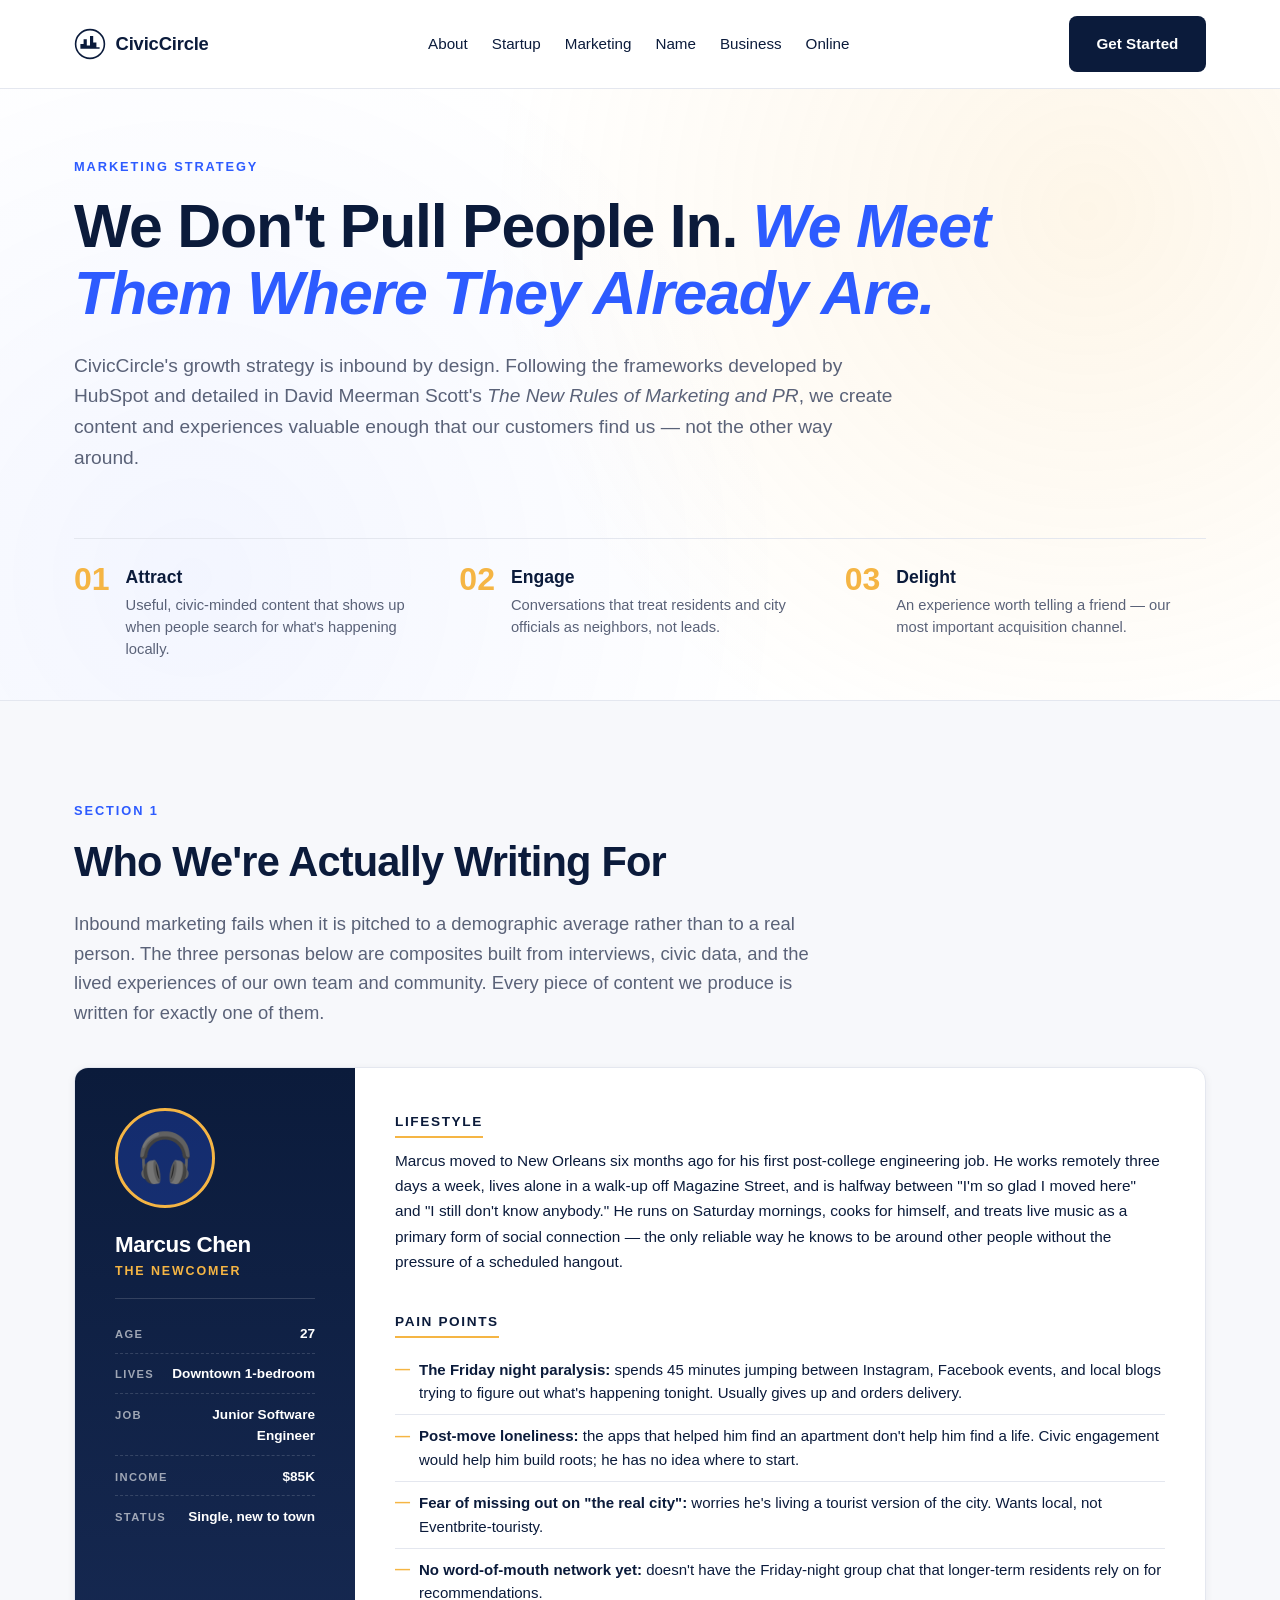
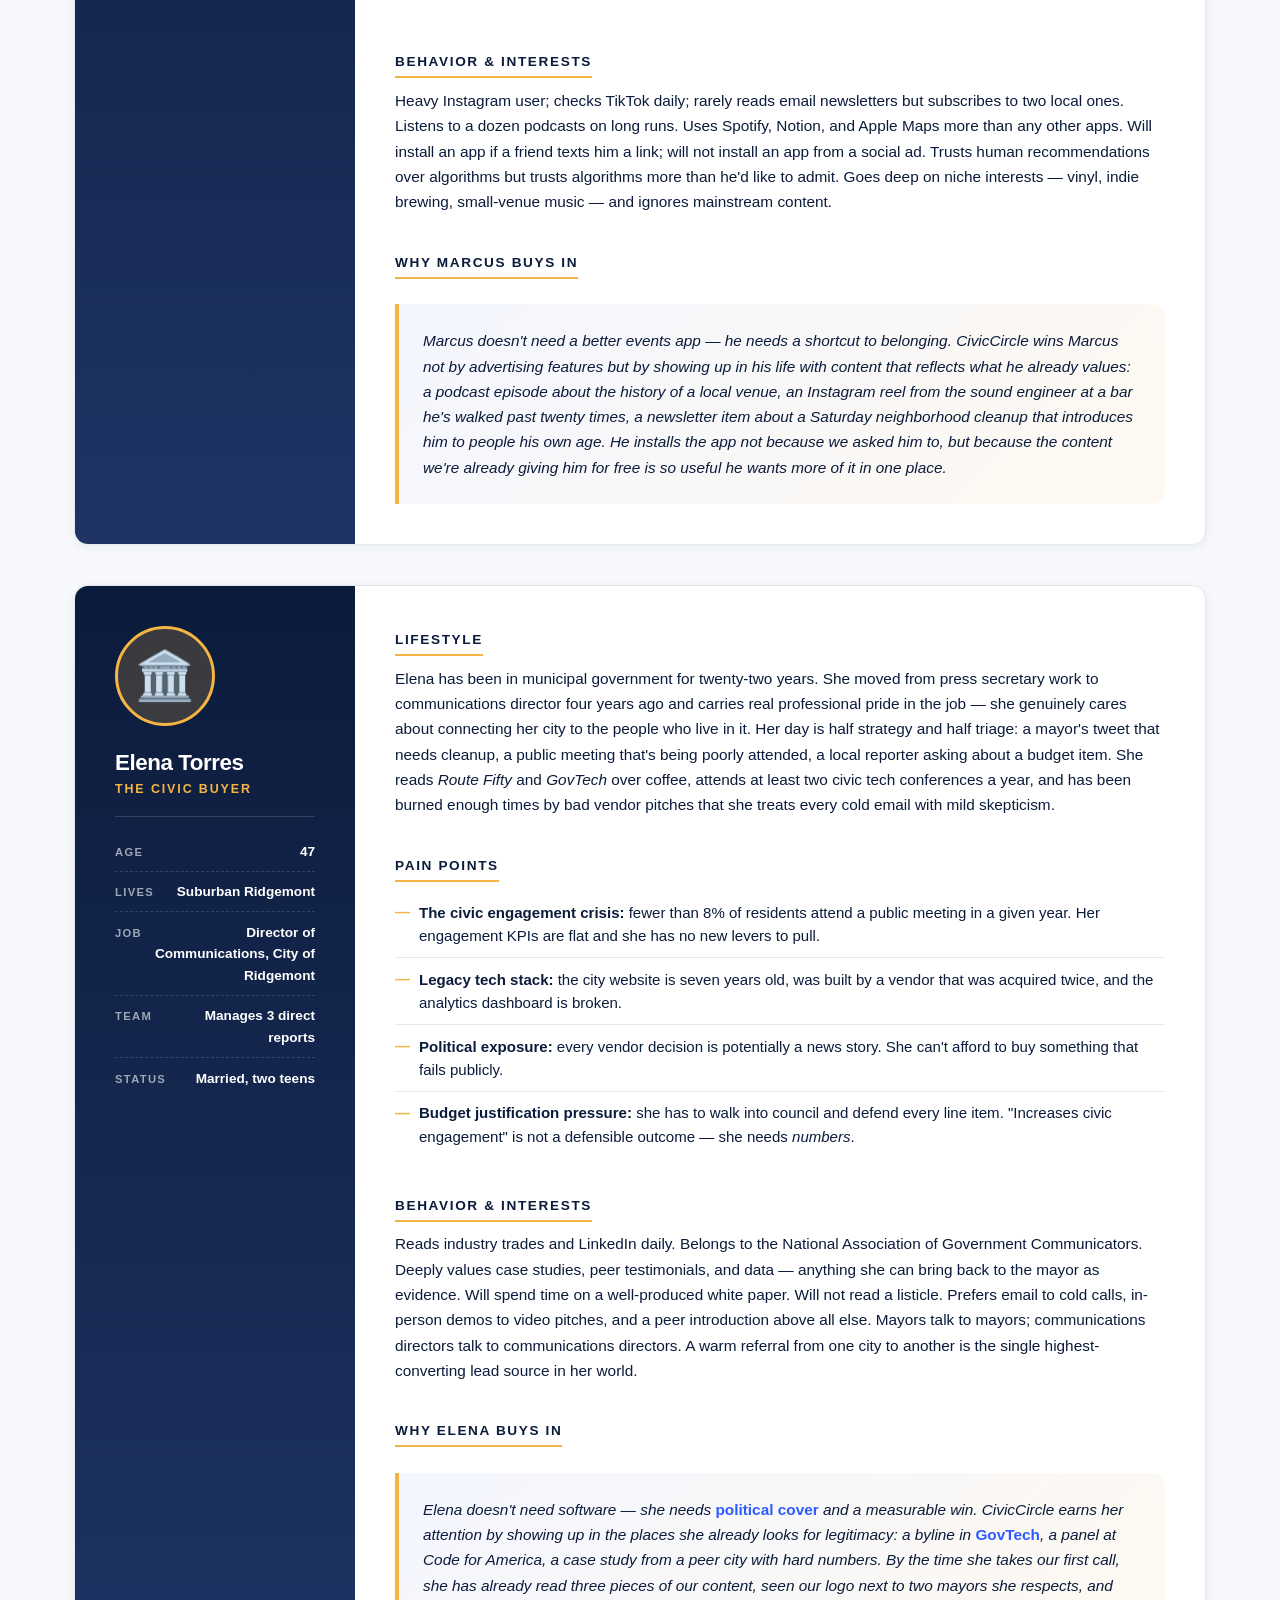
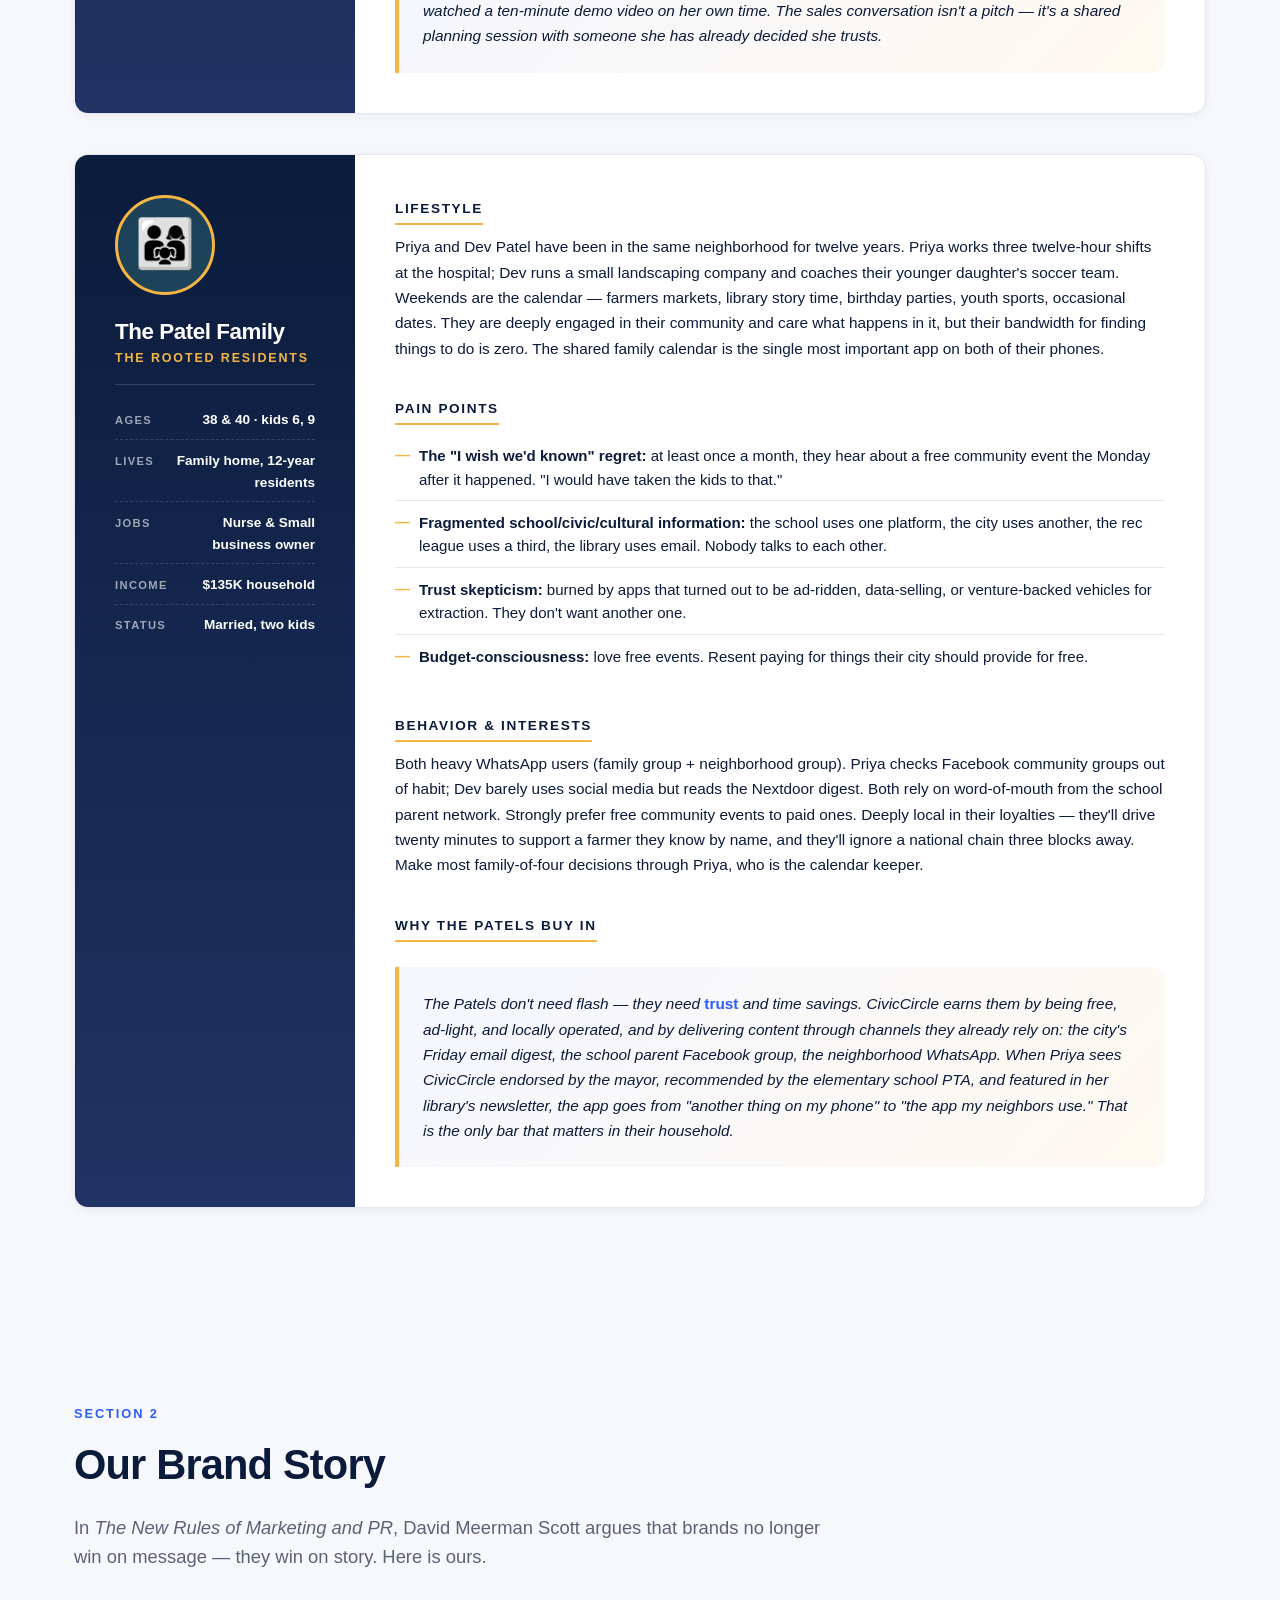
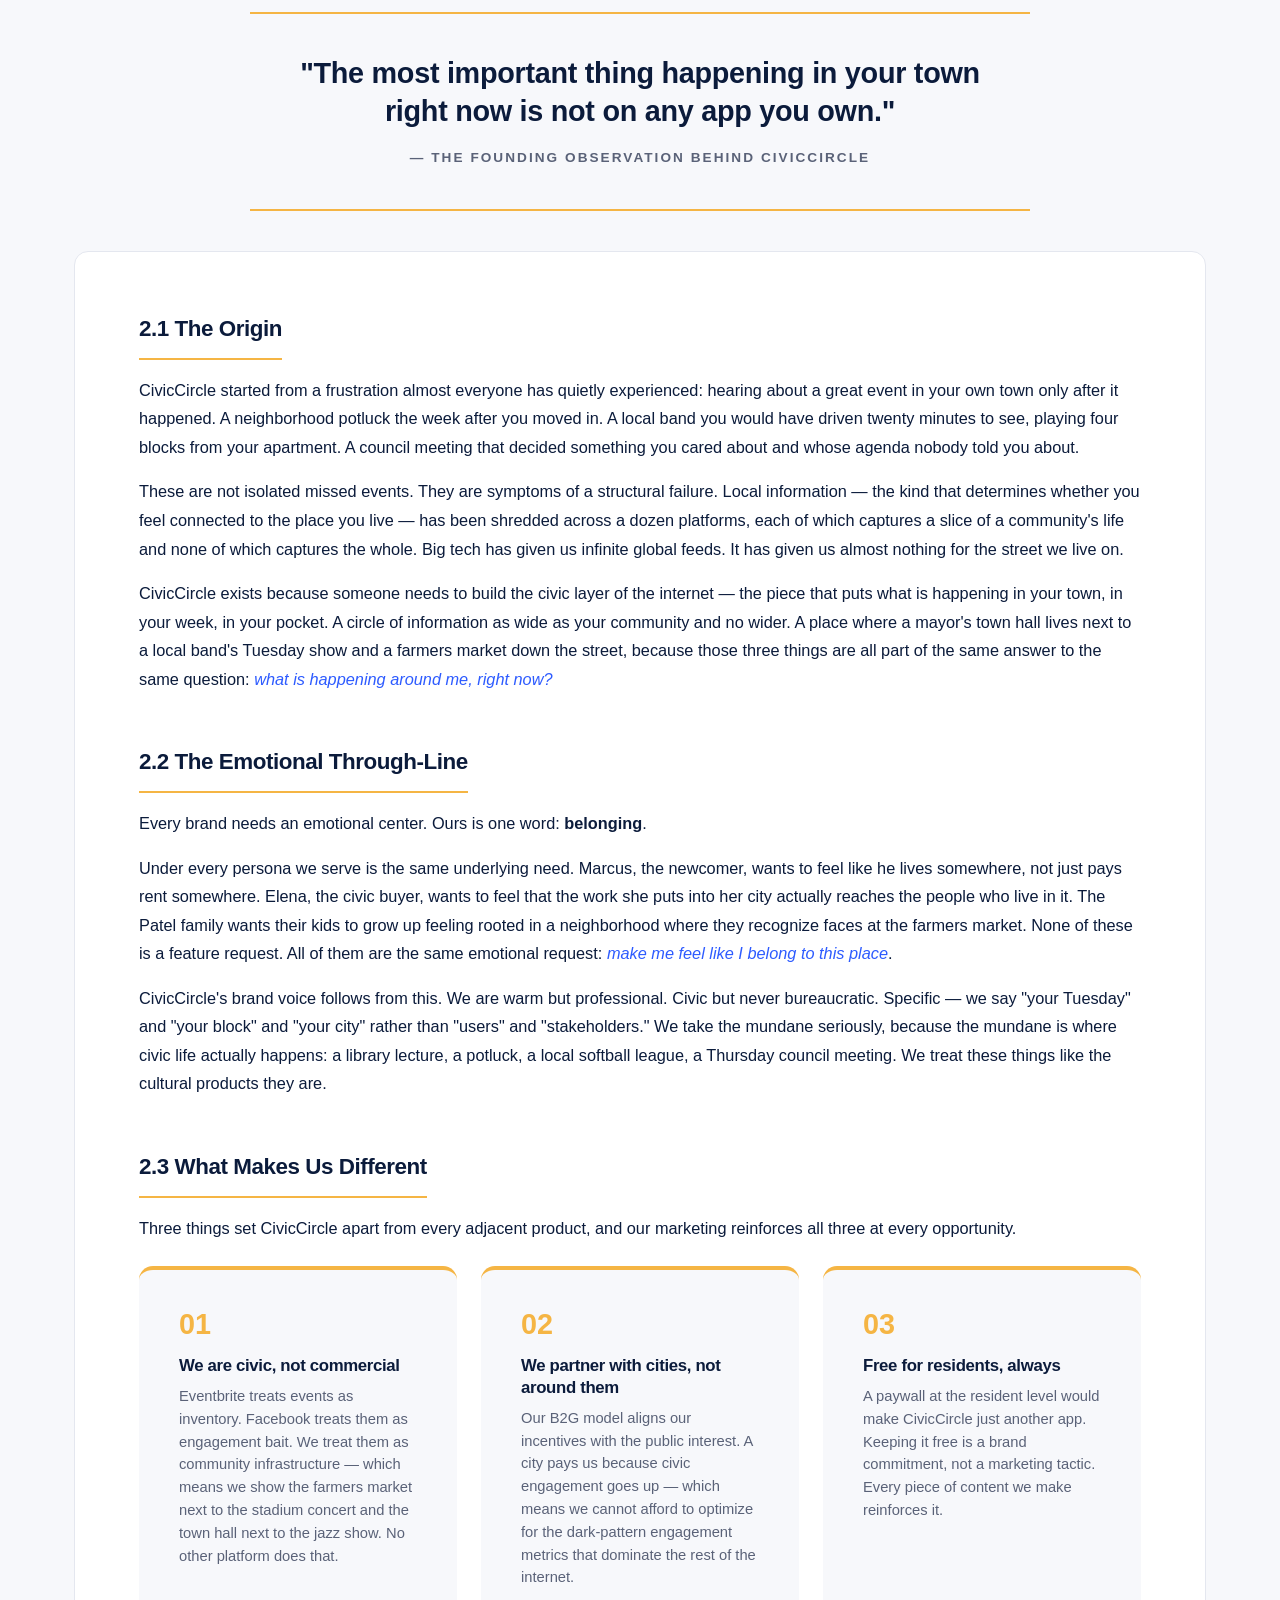
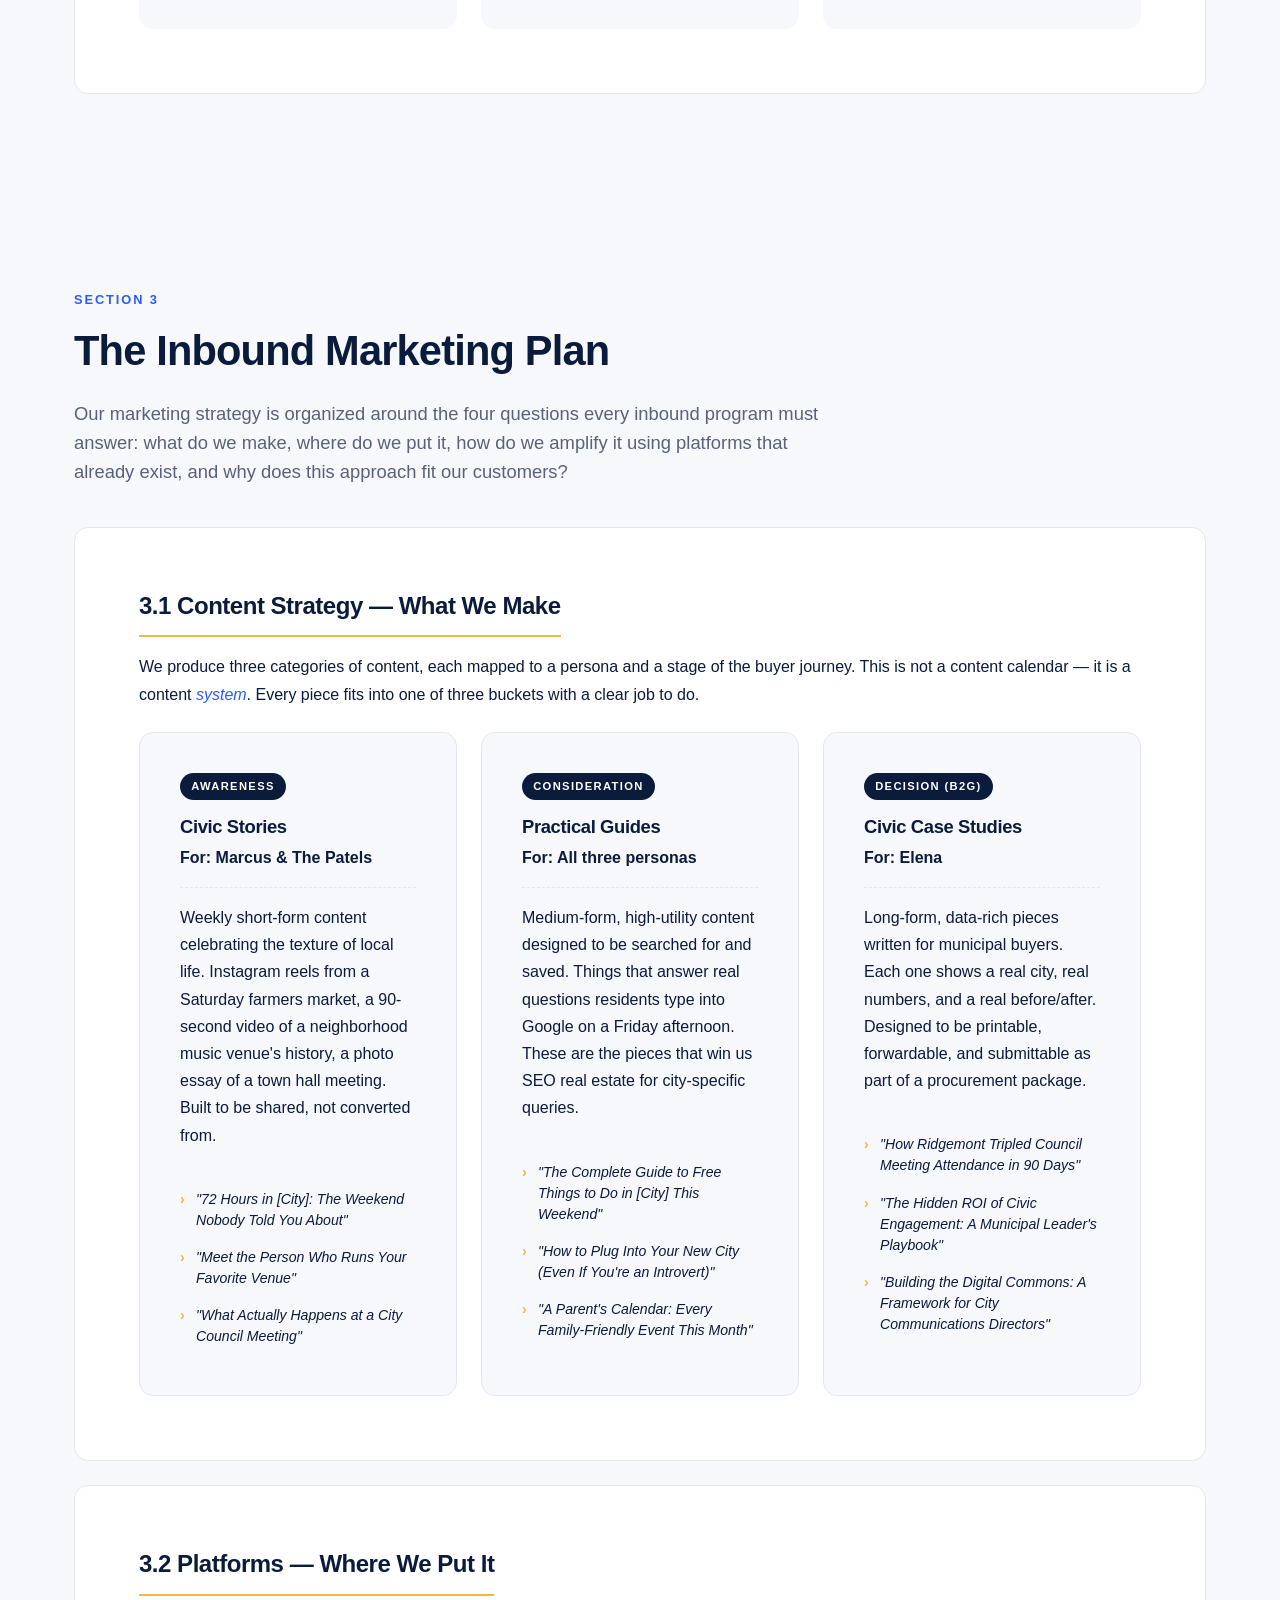
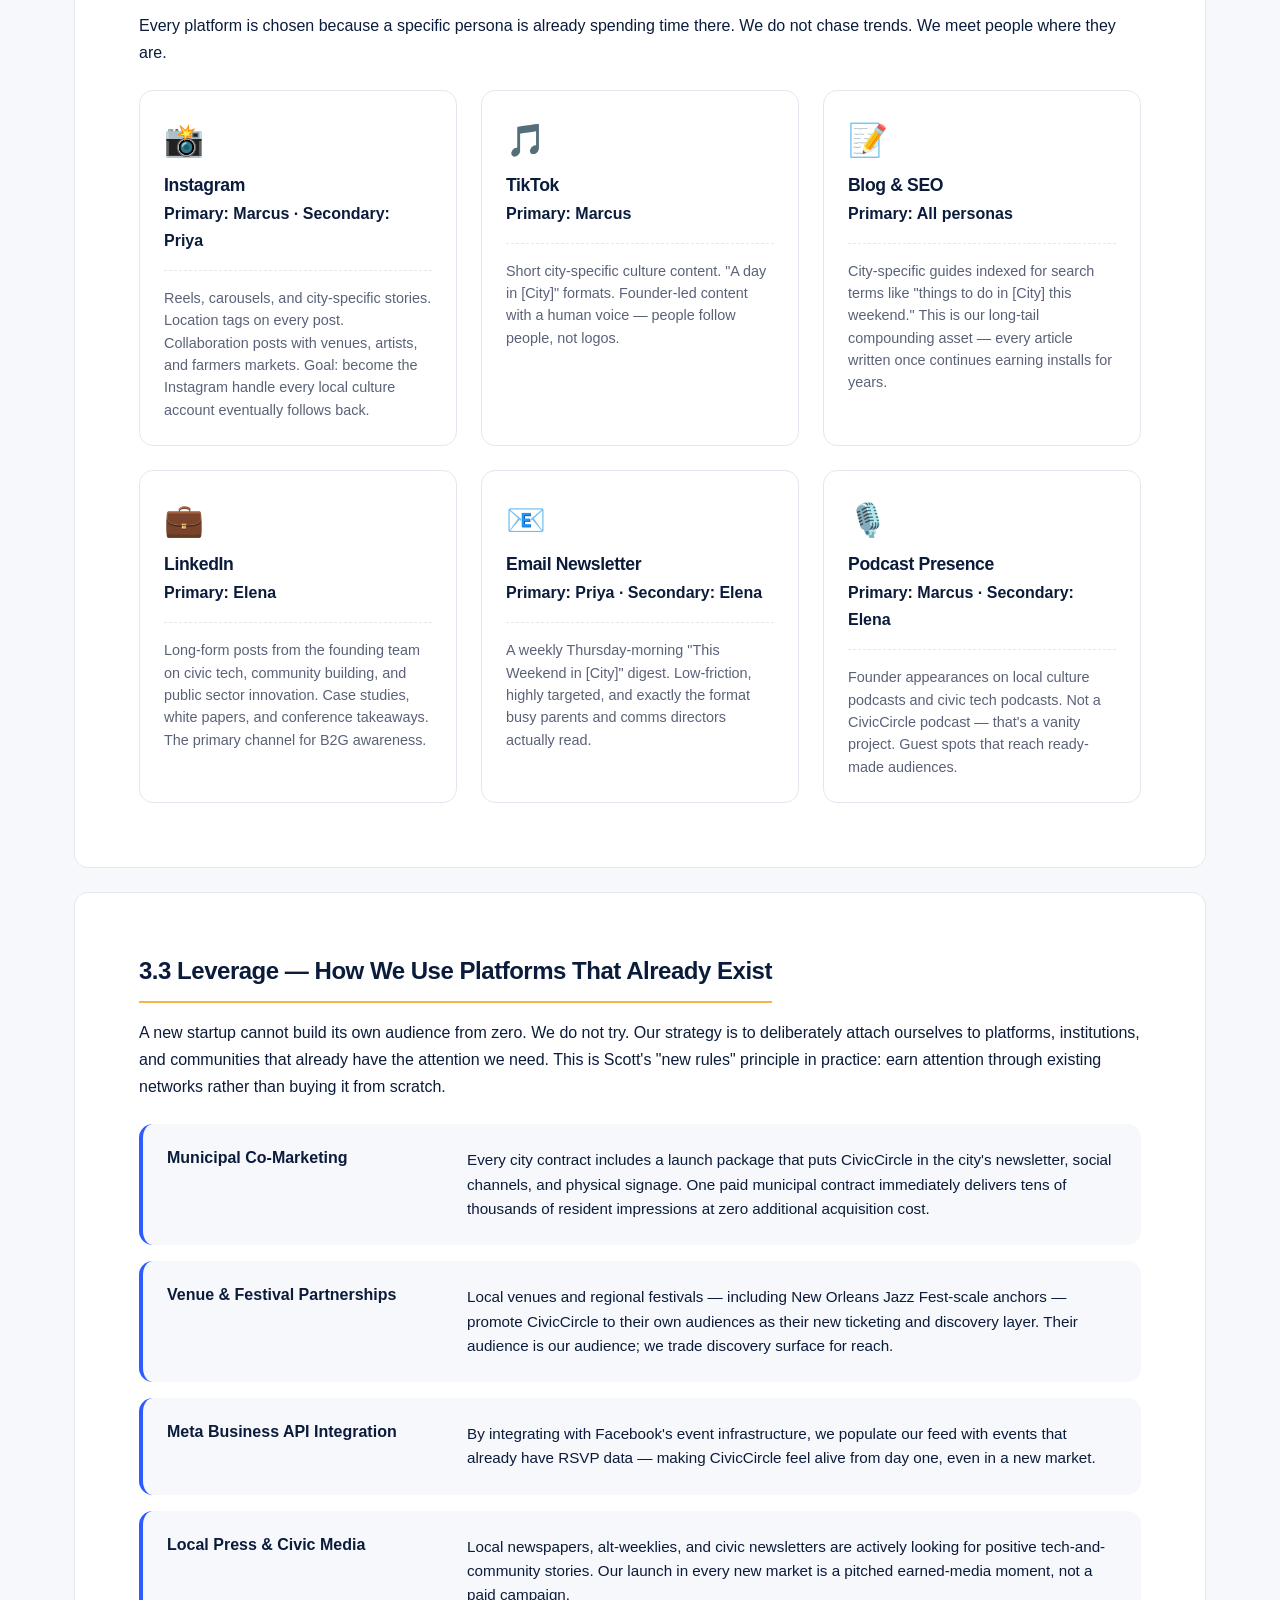
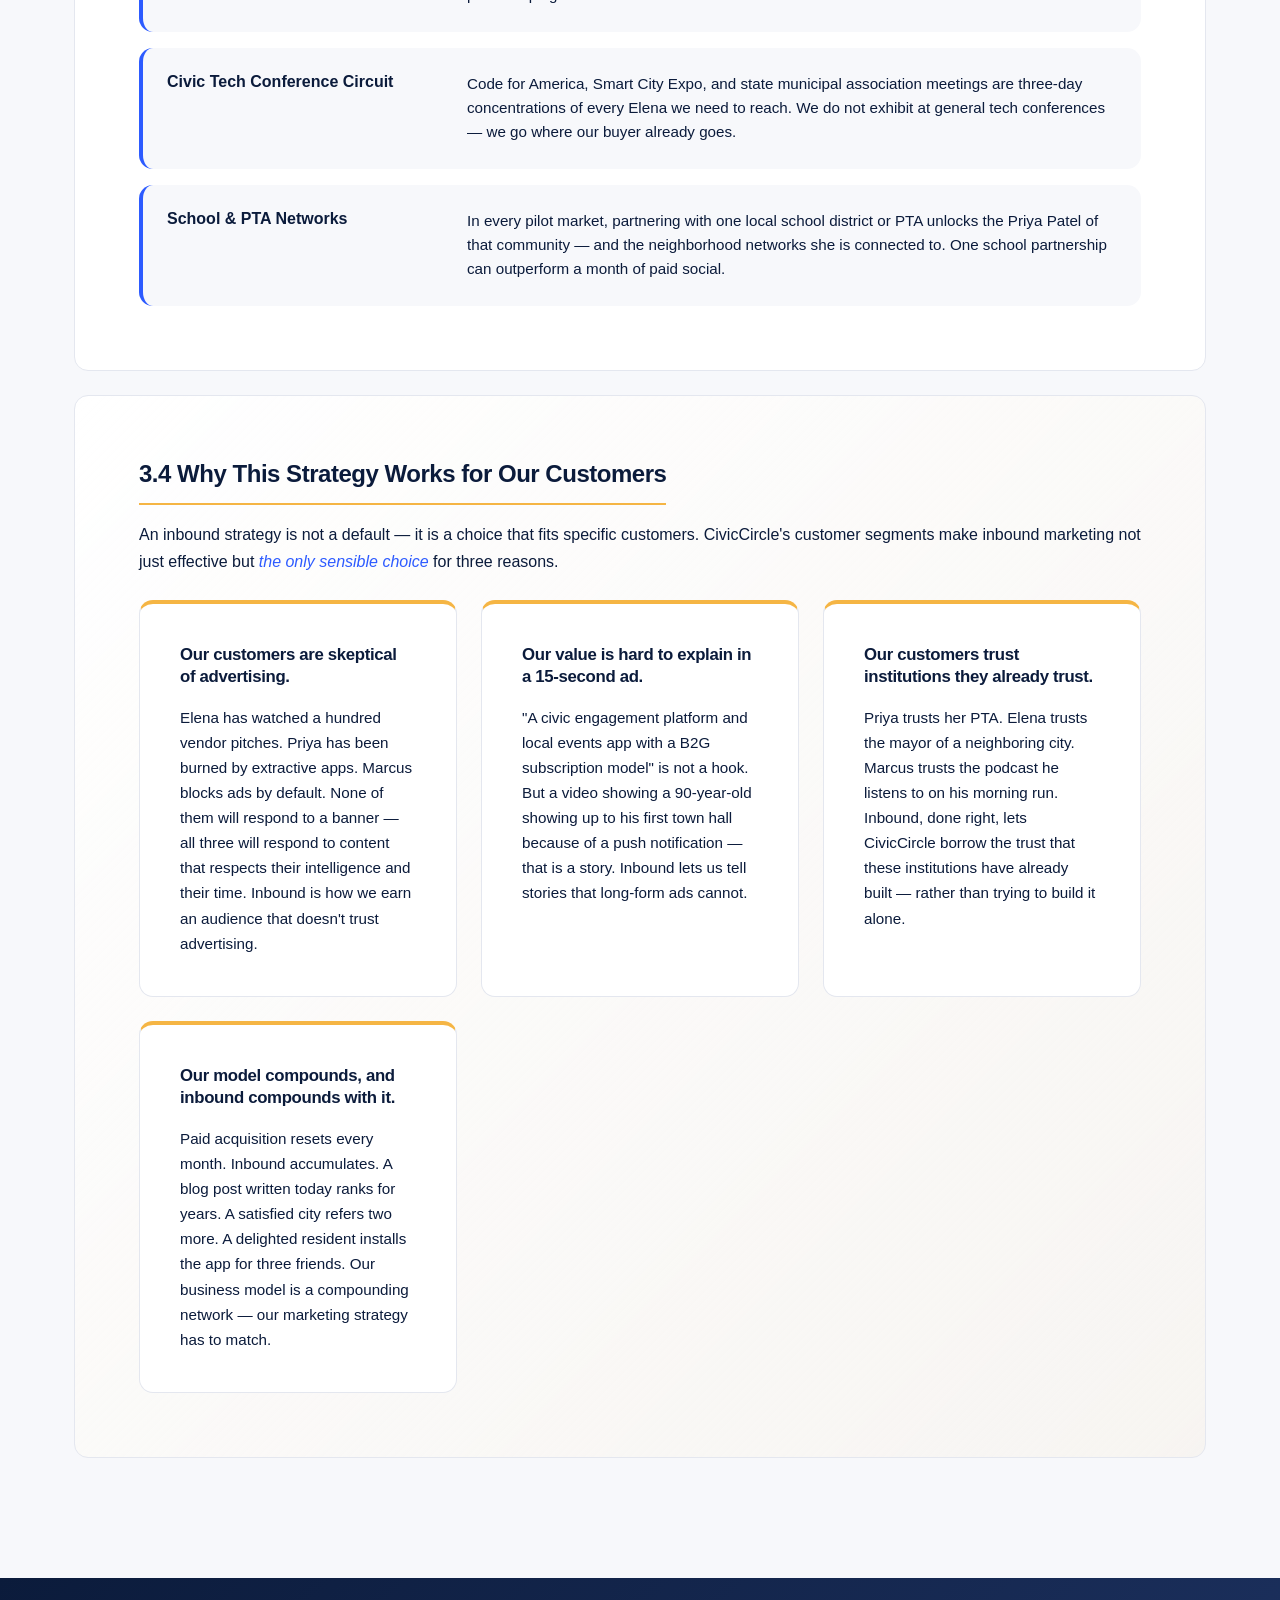
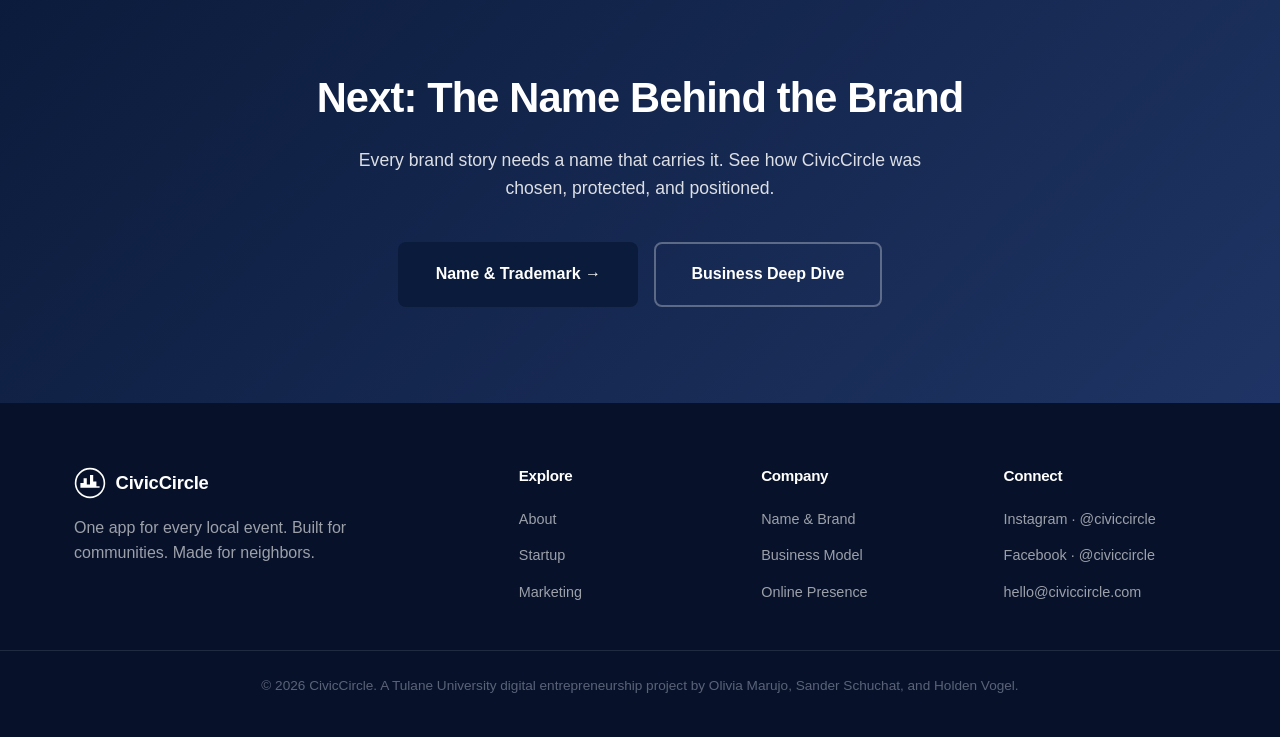
==== marketing.html @ 59256a2c "Add files via upload" ====
<!DOCTYPE html>
<html lang="en">
<head>
  <meta charset="UTF-8" />
  <meta name="viewport" content="width=device-width, initial-scale=1.0" />
  <title>Marketing — CivicCircle</title>
  <meta name="description" content="CivicCircle's inbound marketing strategy: buyer personas, brand story, and the content plan that meets civic communities where they already are." />
  <link rel="stylesheet" href="styles.css" />
  <link rel="stylesheet" href="marketing.css" />
</head>
<body>

  <!-- ============================================= -->
  <!-- NAVIGATION BAR (shared)                       -->
  <!-- ============================================= -->
  <header class="site-header">
    <div class="nav-container">
      <a href="index.html" class="brand" aria-label="CivicCircle home">
        <svg class="logo-mark" viewBox="0 0 40 40" aria-hidden="true">
          <circle cx="20" cy="20" r="18" fill="none" stroke="currentColor" stroke-width="2"/>
          <path d="M8 26 L8 20 L12 20 L12 14 L16 14 L16 22 L20 22 L20 10 L24 10 L24 18 L28 18 L28 24 L32 24 L32 26 Z" fill="currentColor"/>
        </svg>
        <span class="brand-name">CivicCircle</span>
      </a>
      <nav class="primary-nav" aria-label="Primary">
        <ul>
          <li><a href="about.html">About</a></li>
          <li><a href="startup.html">Startup</a></li>
          <li><a href="marketing.html" aria-current="page">Marketing</a></li>
          <li><a href="name.html">Name</a></li>
          <li><a href="business.html">Business</a></li>
          <li><a href="online.html">Online</a></li>
        </ul>
      </nav>
      <a href="index.html#cta-final" class="btn btn-primary nav-cta">Get Started</a>
      <button class="nav-toggle" aria-label="Toggle menu" aria-expanded="false">
        <span></span><span></span><span></span>
      </button>
    </div>
  </header>

  <main>

    <!-- ============================================= -->
    <!-- PAGE HERO                                     -->
    <!-- ============================================= -->
    <section class="page-hero marketing-hero">
      <div class="container">
        <span class="section-kicker">Marketing Strategy</span>
        <h1>We Don't Pull People In. <span class="accent-bright">We Meet Them Where They Already Are.</span></h1>
        <p class="page-hero-lead">
          CivicCircle's growth strategy is inbound by design. Following the frameworks developed by HubSpot and detailed in David Meerman Scott's <em>The New Rules of Marketing and PR</em>, we create content and experiences valuable enough that our customers find us — not the other way around.
        </p>

        <div class="pillar-row">
          <div class="pillar">
            <span class="pillar-num">01</span>
            <div>
              <strong>Attract</strong>
              <p>Useful, civic-minded content that shows up when people search for what's happening locally.</p>
            </div>
          </div>
          <div class="pillar">
            <span class="pillar-num">02</span>
            <div>
              <strong>Engage</strong>
              <p>Conversations that treat residents and city officials as neighbors, not leads.</p>
            </div>
          </div>
          <div class="pillar">
            <span class="pillar-num">03</span>
            <div>
              <strong>Delight</strong>
              <p>An experience worth telling a friend — our most important acquisition channel.</p>
            </div>
          </div>
        </div>
      </div>
    </section>

    <!-- ============================================= -->
    <!-- SECTION 1 — BUYER PERSONAS                    -->
    <!-- Three detailed personas                       -->
    <!-- ============================================= -->
    <section class="section" id="personas" aria-labelledby="personas-heading">
      <div class="container">
        <span class="section-kicker">Section 1</span>
        <h2 id="personas-heading">Who We're Actually Writing For</h2>
        <p class="section-lead">
          Inbound marketing fails when it is pitched to a demographic average rather than to a real person. The three personas below are composites built from interviews, civic data, and the lived experiences of our own team and community. Every piece of content we produce is written for exactly one of them.
        </p>

        <div class="persona-stack">

          <!-- ===== PERSONA 1 — The Newcomer ===== -->
          <article class="persona-full">
            <div class="persona-side">
              <div class="persona-portrait persona-portrait-1" aria-hidden="true">🎧</div>
              <h3>Marcus Chen</h3>
              <p class="persona-tag">The Newcomer</p>
              <dl class="persona-facts">
                <div><dt>Age</dt><dd>27</dd></div>
                <div><dt>Lives</dt><dd>Downtown 1-bedroom</dd></div>
                <div><dt>Job</dt><dd>Junior Software Engineer</dd></div>
                <div><dt>Income</dt><dd>$85K</dd></div>
                <div><dt>Status</dt><dd>Single, new to town</dd></div>
              </dl>
            </div>

            <div class="persona-main">
              <h4>Lifestyle</h4>
              <p>
                Marcus moved to New Orleans six months ago for his first post-college engineering job. He works remotely three days a week, lives alone in a walk-up off Magazine Street, and is halfway between "I'm so glad I moved here" and "I still don't know anybody." He runs on Saturday mornings, cooks for himself, and treats live music as a primary form of social connection — the only reliable way he knows to be around other people without the pressure of a scheduled hangout.
              </p>

              <h4>Pain Points</h4>
              <ul class="pain-list">
                <li><strong>The Friday night paralysis:</strong> spends 45 minutes jumping between Instagram, Facebook events, and local blogs trying to figure out what's happening tonight. Usually gives up and orders delivery.</li>
                <li><strong>Post-move loneliness:</strong> the apps that helped him find an apartment don't help him find a life. Civic engagement would help him build roots; he has no idea where to start.</li>
                <li><strong>Fear of missing out on "the real city":</strong> worries he's living a tourist version of the city. Wants local, not Eventbrite-touristy.</li>
                <li><strong>No word-of-mouth network yet:</strong> doesn't have the Friday-night group chat that longer-term residents rely on for recommendations.</li>
              </ul>

              <h4>Behavior &amp; Interests</h4>
              <p>
                Heavy Instagram user; checks TikTok daily; rarely reads email newsletters but subscribes to two local ones. Listens to a dozen podcasts on long runs. Uses Spotify, Notion, and Apple Maps more than any other apps. Will install an app if a friend texts him a link; will not install an app from a social ad. Trusts human recommendations over algorithms but trusts algorithms more than he'd like to admit. Goes deep on niche interests — vinyl, indie brewing, small-venue music — and ignores mainstream content.
              </p>

              <h4>Why Marcus Buys In</h4>
              <div class="why-buy">
                <p>
                  Marcus doesn't need a better events app — he needs a shortcut to belonging. CivicCircle wins Marcus not by advertising features but by showing up in his life with content that reflects what he already values: a podcast episode about the history of a local venue, an Instagram reel from the sound engineer at a bar he's walked past twenty times, a newsletter item about a Saturday neighborhood cleanup that introduces him to people his own age. He installs the app not because we asked him to, but because the content we're already giving him for free is so useful he wants more of it in one place.
                </p>
              </div>
            </div>
          </article>

          <!-- ===== PERSONA 2 — The Civic Buyer ===== -->
          <article class="persona-full">
            <div class="persona-side">
              <div class="persona-portrait persona-portrait-2" aria-hidden="true">🏛️</div>
              <h3>Elena Torres</h3>
              <p class="persona-tag">The Civic Buyer</p>
              <dl class="persona-facts">
                <div><dt>Age</dt><dd>47</dd></div>
                <div><dt>Lives</dt><dd>Suburban Ridgemont</dd></div>
                <div><dt>Job</dt><dd>Director of Communications, City of Ridgemont</dd></div>
                <div><dt>Team</dt><dd>Manages 3 direct reports</dd></div>
                <div><dt>Status</dt><dd>Married, two teens</dd></div>
              </dl>
            </div>

            <div class="persona-main">
              <h4>Lifestyle</h4>
              <p>
                Elena has been in municipal government for twenty-two years. She moved from press secretary work to communications director four years ago and carries real professional pride in the job — she genuinely cares about connecting her city to the people who live in it. Her day is half strategy and half triage: a mayor's tweet that needs cleanup, a public meeting that's being poorly attended, a local reporter asking about a budget item. She reads <em>Route Fifty</em> and <em>GovTech</em> over coffee, attends at least two civic tech conferences a year, and has been burned enough times by bad vendor pitches that she treats every cold email with mild skepticism.
              </p>

              <h4>Pain Points</h4>
              <ul class="pain-list">
                <li><strong>The civic engagement crisis:</strong> fewer than 8% of residents attend a public meeting in a given year. Her engagement KPIs are flat and she has no new levers to pull.</li>
                <li><strong>Legacy tech stack:</strong> the city website is seven years old, was built by a vendor that was acquired twice, and the analytics dashboard is broken.</li>
                <li><strong>Political exposure:</strong> every vendor decision is potentially a news story. She can't afford to buy something that fails publicly.</li>
                <li><strong>Budget justification pressure:</strong> she has to walk into council and defend every line item. "Increases civic engagement" is not a defensible outcome — she needs <em>numbers</em>.</li>
              </ul>

              <h4>Behavior &amp; Interests</h4>
              <p>
                Reads industry trades and LinkedIn daily. Belongs to the National Association of Government Communicators. Deeply values case studies, peer testimonials, and data — anything she can bring back to the mayor as evidence. Will spend time on a well-produced white paper. Will not read a listicle. Prefers email to cold calls, in-person demos to video pitches, and a peer introduction above all else. Mayors talk to mayors; communications directors talk to communications directors. A warm referral from one city to another is the single highest-converting lead source in her world.
              </p>

              <h4>Why Elena Buys In</h4>
              <div class="why-buy">
                <p>
                  Elena doesn't need software — she needs <em>political cover</em> and a measurable win. CivicCircle earns her attention by showing up in the places she already looks for legitimacy: a byline in <em>GovTech</em>, a panel at Code for America, a case study from a peer city with hard numbers. By the time she takes our first call, she has already read three pieces of our content, seen our logo next to two mayors she respects, and watched a ten-minute demo video on her own time. The sales conversation isn't a pitch — it's a shared planning session with someone she has already decided she trusts.
                </p>
              </div>
            </div>
          </article>

          <!-- ===== PERSONA 3 — The Rooted Resident ===== -->
          <article class="persona-full">
            <div class="persona-side">
              <div class="persona-portrait persona-portrait-3" aria-hidden="true">👨‍👩‍👧</div>
              <h3>The Patel Family</h3>
              <p class="persona-tag">The Rooted Residents</p>
              <dl class="persona-facts">
                <div><dt>Ages</dt><dd>38 &amp; 40 · kids 6, 9</dd></div>
                <div><dt>Lives</dt><dd>Family home, 12-year residents</dd></div>
                <div><dt>Jobs</dt><dd>Nurse &amp; Small business owner</dd></div>
                <div><dt>Income</dt><dd>$135K household</dd></div>
                <div><dt>Status</dt><dd>Married, two kids</dd></div>
              </dl>
            </div>

            <div class="persona-main">
              <h4>Lifestyle</h4>
              <p>
                Priya and Dev Patel have been in the same neighborhood for twelve years. Priya works three twelve-hour shifts at the hospital; Dev runs a small landscaping company and coaches their younger daughter's soccer team. Weekends are the calendar — farmers markets, library story time, birthday parties, youth sports, occasional dates. They are deeply engaged in their community and care what happens in it, but their bandwidth for finding things to do is zero. The shared family calendar is the single most important app on both of their phones.
              </p>

              <h4>Pain Points</h4>
              <ul class="pain-list">
                <li><strong>The "I wish we'd known" regret:</strong> at least once a month, they hear about a free community event the Monday after it happened. "I would have taken the kids to that."</li>
                <li><strong>Fragmented school/civic/cultural information:</strong> the school uses one platform, the city uses another, the rec league uses a third, the library uses email. Nobody talks to each other.</li>
                <li><strong>Trust skepticism:</strong> burned by apps that turned out to be ad-ridden, data-selling, or venture-backed vehicles for extraction. They don't want another one.</li>
                <li><strong>Budget-consciousness:</strong> love free events. Resent paying for things their city should provide for free.</li>
              </ul>

              <h4>Behavior &amp; Interests</h4>
              <p>
                Both heavy WhatsApp users (family group + neighborhood group). Priya checks Facebook community groups out of habit; Dev barely uses social media but reads the Nextdoor digest. Both rely on word-of-mouth from the school parent network. Strongly prefer free community events to paid ones. Deeply local in their loyalties — they'll drive twenty minutes to support a farmer they know by name, and they'll ignore a national chain three blocks away. Make most family-of-four decisions through Priya, who is the calendar keeper.
              </p>

              <h4>Why the Patels Buy In</h4>
              <div class="why-buy">
                <p>
                  The Patels don't need flash — they need <em>trust</em> and time savings. CivicCircle earns them by being free, ad-light, and locally operated, and by delivering content through channels they already rely on: the city's Friday email digest, the school parent Facebook group, the neighborhood WhatsApp. When Priya sees CivicCircle endorsed by the mayor, recommended by the elementary school PTA, and featured in her library's newsletter, the app goes from "another thing on my phone" to "the app my neighbors use." That is the only bar that matters in their household.
                </p>
              </div>
            </div>
          </article>

        </div>
      </div>
    </section>

    <!-- ============================================= -->
    <!-- SECTION 2 — BRAND STORY                       -->
    <!-- Origin, emotion, uniqueness                   -->
    <!-- ============================================= -->
    <section class="section section-alt" id="brand" aria-labelledby="brand-heading">
      <div class="container">
        <span class="section-kicker">Section 2</span>
        <h2 id="brand-heading">Our Brand Story</h2>
        <p class="section-lead">
          In <em>The New Rules of Marketing and PR</em>, David Meerman Scott argues that brands no longer win on message — they win on story. Here is ours.
        </p>

        <!-- Brand story: origin pull-quote -->
        <div class="brand-pullquote">
          <p>
            "The most important thing happening in your town right now is not on any app you own."
          </p>
          <span>— The founding observation behind CivicCircle</span>
        </div>

        <!-- Brand story narrative -->
        <article class="brand-narrative">
          <h3>2.1 The Origin</h3>
          <p>
            CivicCircle started from a frustration almost everyone has quietly experienced: hearing about a great event in your own town only after it happened. A neighborhood potluck the week after you moved in. A local band you would have driven twenty minutes to see, playing four blocks from your apartment. A council meeting that decided something you cared about and whose agenda nobody told you about.
          </p>
          <p>
            These are not isolated missed events. They are symptoms of a structural failure. Local information — the kind that determines whether you feel connected to the place you live — has been shredded across a dozen platforms, each of which captures a slice of a community's life and none of which captures the whole. Big tech has given us infinite global feeds. It has given us almost nothing for the street we live on.
          </p>
          <p>
            CivicCircle exists because someone needs to build the civic layer of the internet — the piece that puts what is happening in your town, in your week, in your pocket. A circle of information as wide as your community and no wider. A place where a mayor's town hall lives next to a local band's Tuesday show and a farmers market down the street, because those three things are all part of the same answer to the same question: <em>what is happening around me, right now?</em>
          </p>

          <h3>2.2 The Emotional Through-Line</h3>
          <p>
            Every brand needs an emotional center. Ours is one word: <strong>belonging</strong>.
          </p>
          <p>
            Under every persona we serve is the same underlying need. Marcus, the newcomer, wants to feel like he lives somewhere, not just pays rent somewhere. Elena, the civic buyer, wants to feel that the work she puts into her city actually reaches the people who live in it. The Patel family wants their kids to grow up feeling rooted in a neighborhood where they recognize faces at the farmers market. None of these is a feature request. All of them are the same emotional request: <em>make me feel like I belong to this place</em>.
          </p>
          <p>
            CivicCircle's brand voice follows from this. We are warm but professional. Civic but never bureaucratic. Specific — we say "your Tuesday" and "your block" and "your city" rather than "users" and "stakeholders." We take the mundane seriously, because the mundane is where civic life actually happens: a library lecture, a potluck, a local softball league, a Thursday council meeting. We treat these things like the cultural products they are.
          </p>

          <h3>2.3 What Makes Us Different</h3>
          <p>
            Three things set CivicCircle apart from every adjacent product, and our marketing reinforces all three at every opportunity.
          </p>

          <div class="diff-grid">
            <div class="diff-card">
              <div class="diff-num">01</div>
              <h4>We are civic, not commercial</h4>
              <p>
                Eventbrite treats events as inventory. Facebook treats them as engagement bait. We treat them as community infrastructure — which means we show the farmers market next to the stadium concert and the town hall next to the jazz show. No other platform does that.
              </p>
            </div>
            <div class="diff-card">
              <div class="diff-num">02</div>
              <h4>We partner with cities, not around them</h4>
              <p>
                Our B2G model aligns our incentives with the public interest. A city pays us because civic engagement goes up — which means we cannot afford to optimize for the dark-pattern engagement metrics that dominate the rest of the internet.
              </p>
            </div>
            <div class="diff-card">
              <div class="diff-num">03</div>
              <h4>Free for residents, always</h4>
              <p>
                A paywall at the resident level would make CivicCircle just another app. Keeping it free is a brand commitment, not a marketing tactic. Every piece of content we make reinforces it.
              </p>
            </div>
          </div>
        </article>
      </div>
    </section>

    <!-- ============================================= -->
    <!-- SECTION 3 — MARKETING PLAN                    -->
    <!-- Content strategy, platforms, leverage, fit   -->
    <!-- ============================================= -->
    <section class="section" id="plan" aria-labelledby="plan-heading">
      <div class="container">
        <span class="section-kicker">Section 3</span>
        <h2 id="plan-heading">The Inbound Marketing Plan</h2>
        <p class="section-lead">
          Our marketing strategy is organized around the four questions every inbound program must answer: what do we make, where do we put it, how do we amplify it using platforms that already exist, and why does this approach fit our customers?
        </p>

        <!-- 3.1 CONTENT STRATEGY -->
        <article class="plan-block">
          <h3>3.1 Content Strategy — What We Make</h3>
          <p>
            We produce three categories of content, each mapped to a persona and a stage of the buyer journey. This is not a content calendar — it is a content <em>system</em>. Every piece fits into one of three buckets with a clear job to do.
          </p>

          <div class="content-grid">
            <article class="content-card">
              <span class="content-stage">Awareness</span>
              <h4>Civic Stories</h4>
              <p class="content-target">For: Marcus &amp; The Patels</p>
              <p>Weekly short-form content celebrating the texture of local life. Instagram reels from a Saturday farmers market, a 90-second video of a neighborhood music venue's history, a photo essay of a town hall meeting. Built to be shared, not converted from.</p>
              <ul class="content-examples">
                <li>"72 Hours in [City]: The Weekend Nobody Told You About"</li>
                <li>"Meet the Person Who Runs Your Favorite Venue"</li>
                <li>"What Actually Happens at a City Council Meeting"</li>
              </ul>
            </article>

            <article class="content-card">
              <span class="content-stage">Consideration</span>
              <h4>Practical Guides</h4>
              <p class="content-target">For: All three personas</p>
              <p>Medium-form, high-utility content designed to be searched for and saved. Things that answer real questions residents type into Google on a Friday afternoon. These are the pieces that win us SEO real estate for city-specific queries.</p>
              <ul class="content-examples">
                <li>"The Complete Guide to Free Things to Do in [City] This Weekend"</li>
                <li>"How to Plug Into Your New City (Even If You're an Introvert)"</li>
                <li>"A Parent's Calendar: Every Family-Friendly Event This Month"</li>
              </ul>
            </article>

            <article class="content-card">
              <span class="content-stage">Decision (B2G)</span>
              <h4>Civic Case Studies</h4>
              <p class="content-target">For: Elena</p>
              <p>Long-form, data-rich pieces written for municipal buyers. Each one shows a real city, real numbers, and a real before/after. Designed to be printable, forwardable, and submittable as part of a procurement package.</p>
              <ul class="content-examples">
                <li>"How Ridgemont Tripled Council Meeting Attendance in 90 Days"</li>
                <li>"The Hidden ROI of Civic Engagement: A Municipal Leader's Playbook"</li>
                <li>"Building the Digital Commons: A Framework for City Communications Directors"</li>
              </ul>
            </article>
          </div>
        </article>

        <!-- 3.2 PLATFORMS -->
        <article class="plan-block">
          <h3>3.2 Platforms — Where We Put It</h3>
          <p>
            Every platform is chosen because a specific persona is already spending time there. We do not chase trends. We meet people where they are.
          </p>

          <div class="platform-grid">
            <div class="platform-card">
              <div class="platform-icon">📸</div>
              <h4>Instagram</h4>
              <p class="platform-target">Primary: Marcus · Secondary: Priya</p>
              <p>Reels, carousels, and city-specific stories. Location tags on every post. Collaboration posts with venues, artists, and farmers markets. Goal: become the Instagram handle every local culture account eventually follows back.</p>
            </div>
            <div class="platform-card">
              <div class="platform-icon">🎵</div>
              <h4>TikTok</h4>
              <p class="platform-target">Primary: Marcus</p>
              <p>Short city-specific culture content. "A day in [City]" formats. Founder-led content with a human voice — people follow people, not logos.</p>
            </div>
            <div class="platform-card">
              <div class="platform-icon">📝</div>
              <h4>Blog &amp; SEO</h4>
              <p class="platform-target">Primary: All personas</p>
              <p>City-specific guides indexed for search terms like "things to do in [City] this weekend." This is our long-tail compounding asset — every article written once continues earning installs for years.</p>
            </div>
            <div class="platform-card">
              <div class="platform-icon">💼</div>
              <h4>LinkedIn</h4>
              <p class="platform-target">Primary: Elena</p>
              <p>Long-form posts from the founding team on civic tech, community building, and public sector innovation. Case studies, white papers, and conference takeaways. The primary channel for B2G awareness.</p>
            </div>
            <div class="platform-card">
              <div class="platform-icon">📧</div>
              <h4>Email Newsletter</h4>
              <p class="platform-target">Primary: Priya · Secondary: Elena</p>
              <p>A weekly Thursday-morning "This Weekend in [City]" digest. Low-friction, highly targeted, and exactly the format busy parents and comms directors actually read.</p>
            </div>
            <div class="platform-card">
              <div class="platform-icon">🎙️</div>
              <h4>Podcast Presence</h4>
              <p class="platform-target">Primary: Marcus · Secondary: Elena</p>
              <p>Founder appearances on local culture podcasts and civic tech podcasts. Not a CivicCircle podcast — that's a vanity project. Guest spots that reach ready-made audiences.</p>
            </div>
          </div>
        </article>

        <!-- 3.3 LEVERAGE -->
        <article class="plan-block">
          <h3>3.3 Leverage — How We Use Platforms That Already Exist</h3>
          <p>
            A new startup cannot build its own audience from zero. We do not try. Our strategy is to deliberately attach ourselves to platforms, institutions, and communities that already have the attention we need. This is Scott's "new rules" principle in practice: earn attention through existing networks rather than buying it from scratch.
          </p>

          <div class="leverage-list">
            <div class="leverage-item">
              <div class="leverage-label">Municipal Co-Marketing</div>
              <p>Every city contract includes a launch package that puts CivicCircle in the city's newsletter, social channels, and physical signage. One paid municipal contract immediately delivers tens of thousands of resident impressions at zero additional acquisition cost.</p>
            </div>
            <div class="leverage-item">
              <div class="leverage-label">Venue &amp; Festival Partnerships</div>
              <p>Local venues and regional festivals — including New Orleans Jazz Fest-scale anchors — promote CivicCircle to their own audiences as their new ticketing and discovery layer. Their audience is our audience; we trade discovery surface for reach.</p>
            </div>
            <div class="leverage-item">
              <div class="leverage-label">Meta Business API Integration</div>
              <p>By integrating with Facebook's event infrastructure, we populate our feed with events that already have RSVP data — making CivicCircle feel alive from day one, even in a new market.</p>
            </div>
            <div class="leverage-item">
              <div class="leverage-label">Local Press &amp; Civic Media</div>
              <p>Local newspapers, alt-weeklies, and civic newsletters are actively looking for positive tech-and-community stories. Our launch in every new market is a pitched earned-media moment, not a paid campaign.</p>
            </div>
            <div class="leverage-item">
              <div class="leverage-label">Civic Tech Conference Circuit</div>
              <p>Code for America, Smart City Expo, and state municipal association meetings are three-day concentrations of every Elena we need to reach. We do not exhibit at general tech conferences — we go where our buyer already goes.</p>
            </div>
            <div class="leverage-item">
              <div class="leverage-label">School &amp; PTA Networks</div>
              <p>In every pilot market, partnering with one local school district or PTA unlocks the Priya Patel of that community — and the neighborhood networks she is connected to. One school partnership can outperform a month of paid social.</p>
            </div>
          </div>
        </article>

        <!-- 3.4 FIT -->
        <article class="plan-block plan-block-closing">
          <h3>3.4 Why This Strategy Works for Our Customers</h3>
          <p>
            An inbound strategy is not a default — it is a choice that fits specific customers. CivicCircle's customer segments make inbound marketing not just effective but <em>the only sensible choice</em> for three reasons.
          </p>

          <div class="fit-grid">
            <article class="fit-card">
              <h4>Our customers are skeptical of advertising.</h4>
              <p>
                Elena has watched a hundred vendor pitches. Priya has been burned by extractive apps. Marcus blocks ads by default. None of them will respond to a banner — all three will respond to content that respects their intelligence and their time. Inbound is how we earn an audience that doesn't trust advertising.
              </p>
            </article>
            <article class="fit-card">
              <h4>Our value is hard to explain in a 15-second ad.</h4>
              <p>
                "A civic engagement platform and local events app with a B2G subscription model" is not a hook. But a video showing a 90-year-old showing up to his first town hall because of a push notification — that is a story. Inbound lets us tell stories that long-form ads cannot.
              </p>
            </article>
            <article class="fit-card">
              <h4>Our customers trust institutions they already trust.</h4>
              <p>
                Priya trusts her PTA. Elena trusts the mayor of a neighboring city. Marcus trusts the podcast he listens to on his morning run. Inbound, done right, lets CivicCircle borrow the trust that these institutions have already built — rather than trying to build it alone.
              </p>
            </article>
            <article class="fit-card">
              <h4>Our model compounds, and inbound compounds with it.</h4>
              <p>
                Paid acquisition resets every month. Inbound accumulates. A blog post written today ranks for years. A satisfied city refers two more. A delighted resident installs the app for three friends. Our business model is a compounding network — our marketing strategy has to match.
              </p>
            </article>
          </div>
        </article>
      </div>
    </section>

    <!-- ============================================= -->
    <!-- FINAL CTA                                     -->
    <!-- ============================================= -->
    <section class="section cta-final">
      <div class="container cta-wrap">
        <h2>Next: The Name Behind the Brand</h2>
        <p>Every brand story needs a name that carries it. See how CivicCircle was chosen, protected, and positioned.</p>
        <div class="cta-buttons">
          <a href="name.html" class="btn btn-primary btn-large">Name &amp; Trademark →</a>
          <a href="business.html" class="btn btn-ghost btn-large">Business Deep Dive</a>
        </div>
      </div>
    </section>

  </main>

  <!-- ============================================= -->
  <!-- FOOTER (shared)                               -->
  <!-- ============================================= -->
  <footer class="site-footer">
    <div class="container footer-grid">
      <div class="footer-brand">
        <div class="brand">
          <svg class="logo-mark" viewBox="0 0 40 40" aria-hidden="true">
            <circle cx="20" cy="20" r="18" fill="none" stroke="currentColor" stroke-width="2"/>
            <path d="M8 26 L8 20 L12 20 L12 14 L16 14 L16 22 L20 22 L20 10 L24 10 L24 18 L28 18 L28 24 L32 24 L32 26 Z" fill="currentColor"/>
          </svg>
          <span class="brand-name">CivicCircle</span>
        </div>
        <p>One app for every local event. Built for communities. Made for neighbors.</p>
      </div>
      <div class="footer-col">
        <h4>Explore</h4>
        <ul>
          <li><a href="about.html">About</a></li>
          <li><a href="startup.html">Startup</a></li>
          <li><a href="marketing.html">Marketing</a></li>
        </ul>
      </div>
      <div class="footer-col">
        <h4>Company</h4>
        <ul>
          <li><a href="name.html">Name &amp; Brand</a></li>
          <li><a href="business.html">Business Model</a></li>
          <li><a href="online.html">Online Presence</a></li>
        </ul>
      </div>
      <div class="footer-col">
        <h4>Connect</h4>
        <ul>
          <li><a href="#">Instagram · @civiccircle</a></li>
          <li><a href="#">Facebook · @civiccircle</a></li>
          <li><a href="mailto:hello@civiccircle.com">hello@civiccircle.com</a></li>
        </ul>
      </div>
    </div>
    <div class="footer-bottom">
      <p>© 2026 CivicCircle. A Tulane University digital entrepreneurship project by Olivia Marujo, Sander Schuchat, and Holden Vogel.</p>
    </div>
  </footer>

  <script src="script.js"></script>
</body>
</html>
---- styles.css ----
/* =================================================
   CIVICCIRCLE — GLOBAL STYLESHEET
   Shared across all pages. Edit :root to re-brand.
   ================================================= */

/* --------- 1. DESIGN TOKENS --------- */
:root {
  /* Brand palette — civic navy + warm accent */
  --color-navy: #0B1B3B;
  --color-navy-deep: #07122A;
  --color-navy-soft: #1F3464;
  --color-blue: #2D5BFF;
  --color-blue-light: #E8EEFF;
  --color-accent: #F5B544;        /* warm gold, one accent only */
  --color-accent-dark: #D89820;

  /* Neutrals */
  --color-bg: #FFFFFF;
  --color-bg-alt: #F7F8FB;
  --color-bg-dark: #0B1B3B;
  --color-border: #E4E7EF;
  --color-text: #0B1B3B;
  --color-text-muted: #5A6278;
  --color-text-invert: #FFFFFF;

  /* Typography */
  --font-display: 'Inter', 'Helvetica Neue', Arial, sans-serif;
  --font-body: 'Inter', 'Helvetica Neue', Arial, sans-serif;

  /* Spacing scale */
  --space-xs: 0.5rem;
  --space-sm: 1rem;
  --space-md: 1.5rem;
  --space-lg: 2.5rem;
  --space-xl: 4rem;
  --space-xxl: 6rem;

  /* Radii and shadows */
  --radius-sm: 8px;
  --radius-md: 14px;
  --radius-lg: 24px;
  --shadow-sm: 0 2px 8px rgba(11, 27, 59, 0.06);
  --shadow-md: 0 8px 24px rgba(11, 27, 59, 0.08);
  --shadow-lg: 0 20px 48px rgba(11, 27, 59, 0.14);

  /* Layout */
  --max-width: 1180px;
}

/* --------- 2. RESET + BASE --------- */
*, *::before, *::after { box-sizing: border-box; }
html { scroll-behavior: smooth; }
body {
  margin: 0;
  font-family: var(--font-body);
  font-size: 16px;
  line-height: 1.6;
  color: var(--color-text);
  background: var(--color-bg);
  -webkit-font-smoothing: antialiased;
}
h1, h2, h3, h4 {
  font-family: var(--font-display);
  color: var(--color-navy);
  line-height: 1.15;
  margin: 0 0 var(--space-md);
  font-weight: 700;
  letter-spacing: -0.02em;
}
h1 { font-size: clamp(2.4rem, 5vw, 3.8rem); }
h2 { font-size: clamp(1.8rem, 3.5vw, 2.6rem); }
h3 { font-size: 1.25rem; }
p { margin: 0 0 var(--space-sm); color: var(--color-text-muted); }
a { color: var(--color-blue); text-decoration: none; transition: color 0.2s; }
a:hover { color: var(--color-navy); }
img { max-width: 100%; display: block; }
ul { padding: 0; margin: 0; list-style: none; }

/* --------- 3. LAYOUT HELPERS --------- */
.container {
  max-width: var(--max-width);
  margin: 0 auto;
  padding: 0 var(--space-md);
}
.section {
  padding: var(--space-xxl) 0;
}
.section:nth-of-type(even) { background: var(--color-bg-alt); }

.section-kicker {
  display: inline-block;
  font-size: 0.8rem;
  font-weight: 600;
  text-transform: uppercase;
  letter-spacing: 0.15em;
  color: var(--color-blue);
  margin-bottom: var(--space-sm);
}
.section-lead {
  font-size: 1.15rem;
  max-width: 760px;
  margin-bottom: var(--space-lg);
}

/* --------- 4. BUTTONS --------- */
.btn {
  display: inline-block;
  padding: 0.85rem 1.6rem;
  font-family: var(--font-display);
  font-size: 0.95rem;
  font-weight: 600;
  border-radius: var(--radius-sm);
  cursor: pointer;
  border: 2px solid transparent;
  transition: all 0.2s ease;
  text-align: center;
}
.btn-primary {
  background: var(--color-navy);
  color: var(--color-text-invert);
}
.btn-primary:hover {
  background: var(--color-blue);
  color: #fff;
  transform: translateY(-1px);
  box-shadow: var(--shadow-md);
}
.btn-secondary {
  background: var(--color-accent);
  color: var(--color-navy);
}
.btn-secondary:hover {
  background: var(--color-accent-dark);
  color: var(--color-navy);
}
.btn-ghost {
  background: transparent;
  color: var(--color-navy);
  border-color: var(--color-border);
}
.btn-ghost:hover {
  border-color: var(--color-navy);
  background: var(--color-navy);
  color: #fff;
}
.btn-large {
  padding: 1.1rem 2.2rem;
  font-size: 1rem;
}

/* --------- 5. HEADER + NAV --------- */
.site-header {
  position: sticky;
  top: 0;
  z-index: 100;
  background: rgba(255, 255, 255, 0.92);
  backdrop-filter: saturate(180%) blur(12px);
  border-bottom: 1px solid var(--color-border);
}
.nav-container {
  max-width: var(--max-width);
  margin: 0 auto;
  padding: 1rem var(--space-md);
  display: flex;
  align-items: center;
  justify-content: space-between;
  gap: var(--space-md);
}
.brand {
  display: flex;
  align-items: center;
  gap: 0.6rem;
  color: var(--color-navy);
  font-weight: 700;
}
.brand:hover { color: var(--color-navy); }
.logo-mark { width: 32px; height: 32px; }
.brand-name { font-size: 1.15rem; letter-spacing: -0.01em; }

.primary-nav ul {
  display: flex;
  gap: var(--space-md);
}
.primary-nav a {
  color: var(--color-text);
  font-weight: 500;
  font-size: 0.95rem;
  padding: 0.5rem 0;
  position: relative;
}
.primary-nav a::after {
  content: '';
  position: absolute;
  bottom: 0; left: 0;
  width: 0; height: 2px;
  background: var(--color-accent);
  transition: width 0.2s;
}
.primary-nav a:hover { color: var(--color-navy); }
.primary-nav a:hover::after { width: 100%; }

.nav-cta { white-space: nowrap; }

.nav-toggle {
  display: none;
  background: none;
  border: 0;
  flex-direction: column;
  gap: 4px;
  padding: 0.4rem;
  cursor: pointer;
}
.nav-toggle span {
  width: 22px;
  height: 2px;
  background: var(--color-navy);
  transition: 0.2s;
}

/* --------- 6. HERO --------- */
.hero {
  padding: var(--space-xl) 0 var(--space-xxl);
  background:
    radial-gradient(circle at 10% 10%, rgba(45, 91, 255, 0.08), transparent 40%),
    radial-gradient(circle at 90% 30%, rgba(245, 181, 68, 0.12), transparent 50%),
    var(--color-bg);
}
.hero-grid {
  max-width: var(--max-width);
  margin: 0 auto;
  padding: 0 var(--space-md);
  display: grid;
  grid-template-columns: 1.1fr 0.9fr;
  gap: var(--space-xl);
  align-items: center;
}
.eyebrow {
  display: inline-block;
  font-size: 0.85rem;
  text-transform: uppercase;
  letter-spacing: 0.15em;
  color: var(--color-blue);
  font-weight: 600;
  margin-bottom: var(--space-md);
}
.accent { color: var(--color-blue); }
.hero-sub {
  font-size: 1.2rem;
  color: var(--color-text-muted);
  max-width: 560px;
  margin-bottom: var(--space-md);
}
.hero-tagline {
  font-family: var(--font-display);
  font-size: 1.1rem;
  color: var(--color-navy);
  font-weight: 600;
  margin-bottom: var(--space-lg);
  font-style: italic;
}
.hero-ctas {
  display: flex;
  gap: var(--space-sm);
  margin-bottom: var(--space-xl);
  flex-wrap: wrap;
}
.hero-stats {
  display: flex;
  gap: var(--space-lg);
  padding-top: var(--space-lg);
  border-top: 1px solid var(--color-border);
}
.hero-stats li { display: flex; flex-direction: column; }
.hero-stats strong {
  font-size: 1.8rem;
  color: var(--color-navy);
  font-family: var(--font-display);
}
.hero-stats span {
  font-size: 0.85rem;
  color: var(--color-text-muted);
}

/* Phone mockup */
.hero-visual { display: flex; justify-content: center; }
.phone-mock {
  width: 300px;
  height: 600px;
  background: var(--color-navy);
  border-radius: 40px;
  padding: 12px;
  box-shadow: var(--shadow-lg);
  position: relative;
  transform: rotate(-3deg);
  transition: transform 0.4s ease;
}
.phone-mock:hover { transform: rotate(0deg); }
.phone-notch {
  position: absolute;
  top: 12px; left: 50%;
  transform: translateX(-50%);
  width: 80px; height: 20px;
  background: var(--color-navy);
  border-radius: 0 0 14px 14px;
  z-index: 2;
}
.phone-screen {
  background: var(--color-bg-alt);
  height: 100%;
  border-radius: 30px;
  padding: 40px 16px 16px;
  display: flex;
  flex-direction: column;
  gap: 12px;
  overflow: hidden;
}
.mock-header {
  font-weight: 700;
  color: var(--color-navy);
  font-size: 1.1rem;
  padding: 0.5rem 0;
}
.mock-search {
  background: #fff;
  padding: 0.6rem 0.8rem;
  border-radius: 10px;
  font-size: 0.8rem;
  color: var(--color-text-muted);
  border: 1px solid var(--color-border);
}
.mock-card {
  background: #fff;
  padding: 0.8rem;
  border-radius: 10px;
  box-shadow: var(--shadow-sm);
}
.mock-card h4 {
  font-size: 0.95rem;
  margin: 0.3rem 0 0.1rem;
}
.mock-card p {
  font-size: 0.75rem;
  margin: 0;
}
.mock-tag {
  display: inline-block;
  font-size: 0.65rem;
  font-weight: 700;
  text-transform: uppercase;
  letter-spacing: 0.1em;
  padding: 0.2rem 0.5rem;
  border-radius: 4px;
  background: var(--color-blue-light);
  color: var(--color-blue);
}
.mock-tag-civic { background: #FEF1D2; color: var(--color-accent-dark); }
.mock-tag-market { background: #E0F5E6; color: #2D8A4F; }

/* --------- 7. PROBLEM SECTION --------- */
.pain-grid {
  display: grid;
  grid-template-columns: repeat(auto-fit, minmax(260px, 1fr));
  gap: var(--space-md);
  margin-top: var(--space-lg);
}
.pain-card {
  background: #fff;
  padding: var(--space-lg);
  border-radius: var(--radius-md);
  border: 1px solid var(--color-border);
  transition: transform 0.2s, box-shadow 0.2s;
}
.pain-card:hover {
  transform: translateY(-4px);
  box-shadow: var(--shadow-md);
}
.pain-icon {
  font-size: 2rem;
  margin-bottom: var(--space-sm);
}

/* --------- 8. SOLUTION SECTION --------- */
.solution-grid {
  display: grid;
  grid-template-columns: 1fr 1fr;
  gap: var(--space-xl);
  align-items: center;
}
.check-list {
  margin: var(--space-md) 0 var(--space-lg);
}
.check-list li {
  padding: 0.6rem 0 0.6rem 2rem;
  position: relative;
  color: var(--color-text);
  border-bottom: 1px solid var(--color-border);
}
.check-list li:last-child { border-bottom: 0; }
.check-list li::before {
  content: '✓';
  position: absolute;
  left: 0; top: 0.5rem;
  width: 1.4rem; height: 1.4rem;
  background: var(--color-accent);
  color: var(--color-navy);
  border-radius: 50%;
  display: flex;
  align-items: center;
  justify-content: center;
  font-weight: 700;
  font-size: 0.8rem;
}
.feature-stack {
  display: flex;
  flex-direction: column;
  gap: var(--space-sm);
}
.stack-card {
  background: #fff;
  padding: 1.1rem 1.4rem;
  border-radius: var(--radius-md);
  border: 1px solid var(--color-border);
  font-weight: 600;
  color: var(--color-navy);
  display: flex;
  align-items: center;
  gap: 1rem;
  box-shadow: var(--shadow-sm);
  transition: transform 0.2s;
}
.stack-card:hover { transform: translateX(6px); }
.stack-card span { font-size: 1.4rem; }

/* --------- 9. UVP COMPARISON TABLE --------- */
.uvp-table-wrap {
  margin-top: var(--space-lg);
  overflow-x: auto;
  border-radius: var(--radius-md);
  box-shadow: var(--shadow-sm);
}
.uvp-table {
  width: 100%;
  border-collapse: collapse;
  background: #fff;
  min-width: 600px;
}
.uvp-table th,
.uvp-table td {
  padding: 1rem 1.25rem;
  text-align: center;
  border-bottom: 1px solid var(--color-border);
}
.uvp-table thead th {
  background: var(--color-navy);
  color: #fff;
  font-weight: 600;
  font-size: 0.9rem;
}
.uvp-table thead th:first-child { border-top-left-radius: var(--radius-md); }
.uvp-table thead th:last-child { border-top-right-radius: var(--radius-md); }
.uvp-table tbody th {
  text-align: left;
  font-weight: 600;
  color: var(--color-navy);
  background: var(--color-bg-alt);
}
.uvp-table td.yes {
  color: var(--color-accent-dark);
  font-weight: 700;
}
.uvp-table td.yes::before {
  content: '✓ ';
}
.uvp em { font-style: italic; color: var(--color-blue); }

/* --------- 10. PERSONAS --------- */
.persona-grid {
  display: grid;
  grid-template-columns: repeat(auto-fit, minmax(320px, 1fr));
  gap: var(--space-md);
  margin-top: var(--space-lg);
}
.persona-card {
  background: #fff;
  padding: var(--space-lg);
  border-radius: var(--radius-md);
  border: 1px solid var(--color-border);
}
.persona-avatar {
  width: 64px; height: 64px;
  border-radius: 50%;
  display: flex;
  align-items: center;
  justify-content: center;
  font-size: 2rem;
  margin-bottom: var(--space-sm);
}
.persona-avatar-civic { background: var(--color-blue-light); }
.persona-avatar-resident { background: #FEF1D2; }
.persona-role {
  font-size: 0.9rem;
  color: var(--color-text-muted);
  margin-bottom: var(--space-sm);
}
.persona-card blockquote {
  margin: 0 0 var(--space-md);
  padding: var(--space-sm) var(--space-md);
  border-left: 3px solid var(--color-accent);
  font-style: italic;
  color: var(--color-text);
  background: var(--color-bg-alt);
  border-radius: 0 var(--radius-sm) var(--radius-sm) 0;
}
.persona-needs li {
  padding: 0.3rem 0 0.3rem 1.4rem;
  position: relative;
  color: var(--color-text-muted);
  font-size: 0.95rem;
}
.persona-needs li::before {
  content: '→';
  position: absolute;
  left: 0;
  color: var(--color-blue);
  font-weight: 700;
}

/* --------- 11. FEATURES --------- */
.feature-grid {
  display: grid;
  grid-template-columns: repeat(auto-fit, minmax(280px, 1fr));
  gap: var(--space-md);
  margin-top: var(--space-lg);
}
.feature-card {
  background: #fff;
  padding: var(--space-lg);
  border-radius: var(--radius-md);
  border: 1px solid var(--color-border);
  position: relative;
  transition: transform 0.2s, box-shadow 0.2s;
}
.feature-card:hover {
  transform: translateY(-4px);
  box-shadow: var(--shadow-md);
  border-color: var(--color-blue);
}
.feature-num {
  font-family: var(--font-display);
  font-size: 2.2rem;
  font-weight: 700;
  color: var(--color-accent);
  line-height: 1;
  margin-bottom: var(--space-sm);
}
.feature-benefit {
  font-weight: 600;
  color: var(--color-navy);
  margin-bottom: 0.5rem;
}

/* --------- 12. TESTIMONIALS --------- */
.testimonial-grid {
  display: grid;
  grid-template-columns: repeat(auto-fit, minmax(280px, 1fr));
  gap: var(--space-md);
  margin-top: var(--space-lg);
}
.testimonial {
  background: #fff;
  padding: var(--space-lg);
  border-radius: var(--radius-md);
  border: 1px solid var(--color-border);
  margin: 0;
}
.testimonial blockquote {
  margin: 0 0 var(--space-md);
  font-size: 1.05rem;
  color: var(--color-text);
  line-height: 1.5;
}
.testimonial blockquote::before {
  content: '"';
  display: block;
  font-family: Georgia, serif;
  font-size: 3rem;
  color: var(--color-accent);
  line-height: 0.8;
  margin-bottom: 0.5rem;
}
.testimonial figcaption {
  display: flex;
  align-items: center;
  gap: 0.75rem;
}
.avatar {
  width: 44px; height: 44px;
  border-radius: 50%;
  display: flex;
  align-items: center;
  justify-content: center;
  font-weight: 700;
  color: #fff;
  font-size: 0.9rem;
}
.avatar-1 { background: var(--color-navy); }
.avatar-2 { background: var(--color-blue); }
.avatar-3 { background: var(--color-accent-dark); }
.testimonial figcaption strong { display: block; color: var(--color-navy); }
.testimonial figcaption span { font-size: 0.85rem; color: var(--color-text-muted); }

/* Logo strip */
.logo-strip {
  margin-top: var(--space-xl);
  text-align: center;
}
.logo-strip > span {
  display: block;
  font-size: 0.85rem;
  letter-spacing: 0.15em;
  text-transform: uppercase;
  color: var(--color-text-muted);
  margin-bottom: var(--space-md);
}
.logo-strip-row {
  display: flex;
  flex-wrap: wrap;
  justify-content: center;
  gap: var(--space-lg);
  align-items: center;
}
.logo-placeholder {
  font-family: var(--font-display);
  font-weight: 700;
  font-size: 0.85rem;
  letter-spacing: 0.1em;
  color: var(--color-text-muted);
  opacity: 0.6;
}

/* --------- 13. FINAL CTA --------- */
.cta-final {
  background: linear-gradient(135deg, var(--color-navy) 0%, var(--color-navy-soft) 100%);
  color: #fff;
  text-align: center;
}
.cta-final h2 { color: #fff; }
.cta-final p {
  color: rgba(255, 255, 255, 0.85);
  max-width: 600px;
  margin: 0 auto var(--space-lg);
  font-size: 1.1rem;
}
.cta-wrap { max-width: 820px; margin: 0 auto; }
.cta-buttons {
  display: flex;
  gap: var(--space-sm);
  justify-content: center;
  flex-wrap: wrap;
}
.cta-final .btn-ghost {
  color: #fff;
  border-color: rgba(255, 255, 255, 0.3);
}
.cta-final .btn-ghost:hover {
  background: #fff;
  color: var(--color-navy);
}

/* --------- 14. FOOTER --------- */
.site-footer {
  background: var(--color-navy-deep);
  color: rgba(255, 255, 255, 0.7);
  padding: var(--space-xl) 0 var(--space-md);
}
.site-footer .brand { color: #fff; }
.site-footer .brand:hover { color: var(--color-accent); }
.footer-grid {
  display: grid;
  grid-template-columns: 2fr 1fr 1fr 1fr;
  gap: var(--space-lg);
  margin-bottom: var(--space-lg);
}
.footer-brand p {
  color: rgba(255, 255, 255, 0.6);
  margin-top: var(--space-sm);
  max-width: 320px;
}
.footer-col h4 {
  color: #fff;
  font-size: 0.95rem;
  margin-bottom: var(--space-sm);
}
.footer-col ul li { padding: 0.35rem 0; }
.footer-col a { color: rgba(255, 255, 255, 0.6); font-size: 0.9rem; }
.footer-col a:hover { color: var(--color-accent); }
.footer-bottom {
  border-top: 1px solid rgba(255, 255, 255, 0.1);
  padding-top: var(--space-md);
  text-align: center;
  font-size: 0.85rem;
  color: rgba(255, 255, 255, 0.5);
}

/* --------- 15. RESPONSIVE --------- */
@media (max-width: 900px) {
  .hero-grid,
  .solution-grid {
    grid-template-columns: 1fr;
  }
  .hero-visual { margin-top: var(--space-lg); }
  .footer-grid { grid-template-columns: 1fr 1fr; }
}

@media (max-width: 680px) {
  .primary-nav { display: none; }
  .nav-cta { display: none; }
  .nav-toggle { display: flex; }
  .primary-nav.is-open {
    display: flex;
    position: absolute;
    top: 100%; left: 0; right: 0;
    background: #fff;
    border-bottom: 1px solid var(--color-border);
    padding: var(--space-sm);
  }
  .primary-nav.is-open ul {
    flex-direction: column;
    width: 100%;
    gap: 0;
  }
  .primary-nav.is-open ul li {
    border-bottom: 1px solid var(--color-border);
  }
  .primary-nav.is-open ul a {
    padding: 0.9rem 0.5rem;
    display: block;
  }
  .hero-stats { flex-direction: column; gap: var(--space-sm); }
  .section { padding: var(--space-xl) 0; }
  .footer-grid { grid-template-columns: 1fr; }
  .phone-mock { transform: rotate(0); }
}
---- marketing.css ----
/* =================================================
   CIVICCIRCLE — MARKETING PAGE STYLES
   Extends styles.css. Scoped to marketing.html.
   ================================================= */

/* --------- 1. PAGE HERO (INBOUND PILLARS) --------- */
.page-hero {
  padding: var(--space-xl) 0 var(--space-lg);
  background:
    radial-gradient(circle at 85% 20%, rgba(245, 181, 68, 0.12), transparent 50%),
    radial-gradient(circle at 15% 80%, rgba(45, 91, 255, 0.06), transparent 50%),
    var(--color-bg);
  border-bottom: 1px solid var(--color-border);
}
.marketing-hero h1 {
  max-width: 960px;
  margin-bottom: var(--space-md);
  line-height: 1.1;
}
.accent-bright {
  color: var(--color-blue);
  font-style: italic;
}
.page-hero-lead {
  font-size: 1.2rem;
  max-width: 820px;
  color: var(--color-text-muted);
  margin-bottom: var(--space-xl);
  line-height: 1.6;
}

/* Three-pillar row under the hero */
.pillar-row {
  display: grid;
  grid-template-columns: repeat(auto-fit, minmax(240px, 1fr));
  gap: var(--space-md);
  padding-top: var(--space-md);
  border-top: 1px solid var(--color-border);
}
.pillar {
  display: flex;
  gap: var(--space-sm);
  align-items: flex-start;
}
.pillar-num {
  font-family: var(--font-display);
  font-size: 2rem;
  font-weight: 700;
  color: var(--color-accent);
  line-height: 1;
  flex-shrink: 0;
}
.pillar strong {
  display: block;
  font-family: var(--font-display);
  color: var(--color-navy);
  font-size: 1.1rem;
  margin-bottom: 0.2rem;
}
.pillar p {
  font-size: 0.92rem;
  line-height: 1.5;
  margin: 0;
  color: var(--color-text-muted);
}

/* Section alt background alternation */
.section-alt { background: var(--color-bg-alt); }

/* --------- 2. BUYER PERSONAS (FULL DETAIL) --------- */
.persona-stack {
  display: flex;
  flex-direction: column;
  gap: var(--space-lg);
  margin-top: var(--space-lg);
}
.persona-full {
  background: #fff;
  border: 1px solid var(--color-border);
  border-radius: var(--radius-md);
  display: grid;
  grid-template-columns: 280px 1fr;
  overflow: hidden;
  box-shadow: var(--shadow-sm);
  transition: box-shadow 0.2s;
}
.persona-full:hover { box-shadow: var(--shadow-md); }

/* Left sidebar with portrait + quick facts */
.persona-side {
  background: linear-gradient(180deg, var(--color-navy) 0%, var(--color-navy-soft) 100%);
  color: #fff;
  padding: var(--space-lg);
  display: flex;
  flex-direction: column;
  align-items: flex-start;
}
.persona-portrait {
  width: 100px;
  height: 100px;
  border-radius: 50%;
  background: rgba(255, 255, 255, 0.12);
  display: flex;
  align-items: center;
  justify-content: center;
  font-size: 3rem;
  margin-bottom: var(--space-md);
  border: 3px solid var(--color-accent);
}
.persona-portrait-1 { background: rgba(45, 91, 255, 0.25); }
.persona-portrait-2 { background: rgba(245, 181, 68, 0.2); }
.persona-portrait-3 { background: rgba(76, 176, 167, 0.25); }

.persona-side h3 {
  color: #fff;
  margin-bottom: 0.25rem;
  font-size: 1.4rem;
}
.persona-tag {
  font-size: 0.78rem;
  text-transform: uppercase;
  letter-spacing: 0.15em;
  color: var(--color-accent);
  font-weight: 700;
  margin-bottom: var(--space-md);
  padding-bottom: var(--space-sm);
  border-bottom: 1px solid rgba(255, 255, 255, 0.15);
  width: 100%;
}

.persona-facts {
  margin: 0;
  width: 100%;
  display: flex;
  flex-direction: column;
  gap: 0.6rem;
}
.persona-facts > div {
  display: flex;
  justify-content: space-between;
  align-items: baseline;
  gap: 0.75rem;
  font-size: 0.85rem;
  padding-bottom: 0.5rem;
  border-bottom: 1px dashed rgba(255, 255, 255, 0.15);
}
.persona-facts > div:last-child { border-bottom: none; }
.persona-facts dt {
  font-size: 0.7rem;
  text-transform: uppercase;
  letter-spacing: 0.12em;
  color: rgba(255, 255, 255, 0.6);
  font-weight: 600;
}
.persona-facts dd {
  margin: 0;
  color: #fff;
  font-weight: 600;
  text-align: right;
}

/* Right side - main content */
.persona-main {
  padding: var(--space-lg);
}
.persona-main h4 {
  color: var(--color-navy);
  font-size: 0.85rem;
  text-transform: uppercase;
  letter-spacing: 0.12em;
  margin: var(--space-md) 0 0.6rem;
  padding-bottom: 0.4rem;
  border-bottom: 2px solid var(--color-accent);
  display: inline-block;
}
.persona-main h4:first-child { margin-top: 0; }
.persona-main p {
  color: var(--color-text);
  font-size: 0.96rem;
  line-height: 1.65;
  margin-bottom: var(--space-sm);
}

.pain-list {
  margin: 0 0 var(--space-sm);
  padding: 0;
}
.pain-list li {
  padding: 0.6rem 0 0.6rem 1.5rem;
  position: relative;
  font-size: 0.94rem;
  line-height: 1.55;
  color: var(--color-text);
  border-bottom: 1px solid var(--color-border);
}
.pain-list li:last-child { border-bottom: none; }
.pain-list li::before {
  content: '—';
  position: absolute;
  left: 0; top: 0.55rem;
  color: var(--color-accent);
  font-weight: 700;
}
.pain-list li strong { color: var(--color-navy); }

.why-buy {
  margin-top: var(--space-sm);
  padding: var(--space-md);
  background: linear-gradient(135deg, rgba(45, 91, 255, 0.05) 0%, rgba(245, 181, 68, 0.08) 100%);
  border-left: 4px solid var(--color-accent);
  border-radius: 0 var(--radius-md) var(--radius-md) 0;
}
.why-buy p {
  margin: 0;
  font-size: 0.96rem;
  line-height: 1.65;
  color: var(--color-text);
  font-style: italic;
}
.why-buy p em { font-style: normal; color: var(--color-blue); font-weight: 600; }

/* --------- 3. BRAND STORY --------- */
.brand-pullquote {
  max-width: 780px;
  margin: var(--space-lg) auto;
  padding: var(--space-lg);
  text-align: center;
  border-top: 2px solid var(--color-accent);
  border-bottom: 2px solid var(--color-accent);
}
.brand-pullquote p {
  font-family: var(--font-display);
  font-size: clamp(1.3rem, 2.8vw, 1.8rem);
  font-weight: 700;
  line-height: 1.35;
  color: var(--color-navy);
  margin: 0 0 var(--space-sm);
  letter-spacing: -0.01em;
}
.brand-pullquote span {
  display: block;
  font-size: 0.85rem;
  color: var(--color-text-muted);
  text-transform: uppercase;
  letter-spacing: 0.15em;
  font-weight: 600;
}

.brand-narrative {
  background: #fff;
  padding: var(--space-xl);
  border-radius: var(--radius-md);
  border: 1px solid var(--color-border);
  margin-top: var(--space-md);
}
.brand-narrative h3 {
  font-size: 1.4rem;
  color: var(--color-navy);
  margin: var(--space-lg) 0 var(--space-sm);
  padding-bottom: var(--space-sm);
  border-bottom: 2px solid var(--color-accent);
  display: inline-block;
}
.brand-narrative h3:first-child { margin-top: 0; }
.brand-narrative p {
  color: var(--color-text);
  font-size: 1.02rem;
  line-height: 1.75;
  margin-bottom: var(--space-sm);
}
.brand-narrative p em { color: var(--color-blue); font-style: italic; }
.brand-narrative p strong { color: var(--color-navy); }

/* Differentiator cards inside brand section */
.diff-grid {
  display: grid;
  grid-template-columns: repeat(auto-fit, minmax(240px, 1fr));
  gap: var(--space-md);
  margin-top: var(--space-md);
}
.diff-card {
  background: var(--color-bg-alt);
  padding: var(--space-lg);
  border-radius: var(--radius-md);
  border-top: 4px solid var(--color-accent);
  transition: transform 0.2s, box-shadow 0.2s;
}
.diff-card:hover {
  transform: translateY(-3px);
  box-shadow: var(--shadow-md);
}
.diff-num {
  font-family: var(--font-display);
  font-size: 1.8rem;
  font-weight: 700;
  color: var(--color-accent);
  line-height: 1;
  margin-bottom: var(--space-sm);
}
.diff-card h4 {
  font-size: 1.05rem;
  color: var(--color-navy);
  margin-bottom: 0.5rem;
  line-height: 1.3;
}
.diff-card p {
  font-size: 0.92rem;
  color: var(--color-text-muted);
  line-height: 1.55;
  margin: 0;
}

/* --------- 4. MARKETING PLAN BLOCKS --------- */
.plan-block {
  background: #fff;
  padding: var(--space-xl);
  border-radius: var(--radius-md);
  border: 1px solid var(--color-border);
  margin-bottom: var(--space-md);
}
.plan-block h3 {
  font-size: 1.5rem;
  color: var(--color-navy);
  margin-bottom: var(--space-sm);
  padding-bottom: var(--space-sm);
  border-bottom: 2px solid var(--color-accent);
  display: inline-block;
}
.plan-block p {
  color: var(--color-text);
  font-size: 1rem;
  line-height: 1.7;
  margin-bottom: var(--space-sm);
}
.plan-block p em { color: var(--color-blue); font-style: italic; }

/* 3.1 CONTENT STRATEGY GRID */
.content-grid {
  display: grid;
  grid-template-columns: repeat(auto-fit, minmax(280px, 1fr));
  gap: var(--space-md);
  margin-top: var(--space-md);
}
.content-card {
  background: var(--color-bg-alt);
  padding: var(--space-lg);
  border-radius: var(--radius-md);
  border: 1px solid var(--color-border);
  position: relative;
  display: flex;
  flex-direction: column;
}
.content-stage {
  display: inline-block;
  font-size: 0.7rem;
  font-weight: 700;
  text-transform: uppercase;
  letter-spacing: 0.12em;
  padding: 0.3rem 0.7rem;
  background: var(--color-navy);
  color: #fff;
  border-radius: 99px;
  margin-bottom: var(--space-sm);
  align-self: flex-start;
}
.content-card h4 {
  color: var(--color-navy);
  font-size: 1.15rem;
  margin-bottom: 0.4rem;
}
.content-target {
  font-size: 0.82rem;
  color: var(--color-blue);
  font-weight: 600;
  margin-bottom: var(--space-sm) !important;
  padding-bottom: var(--space-sm);
  border-bottom: 1px dashed var(--color-border);
}
.content-examples {
  margin: var(--space-sm) 0 0;
  padding: 0;
}
.content-examples li {
  padding: 0.5rem 0 0.5rem 1rem;
  position: relative;
  font-size: 0.88rem;
  line-height: 1.5;
  color: var(--color-text);
  font-style: italic;
}
.content-examples li::before {
  content: '›';
  position: absolute;
  left: 0;
  color: var(--color-accent);
  font-weight: 700;
  font-style: normal;
}

/* 3.2 PLATFORM GRID */
.platform-grid {
  display: grid;
  grid-template-columns: repeat(auto-fit, minmax(240px, 1fr));
  gap: var(--space-md);
  margin-top: var(--space-md);
}
.platform-card {
  background: #fff;
  padding: var(--space-md);
  border-radius: var(--radius-md);
  border: 1px solid var(--color-border);
  transition: transform 0.2s, border-color 0.2s;
}
.platform-card:hover {
  transform: translateY(-3px);
  border-color: var(--color-blue);
  box-shadow: var(--shadow-md);
}
.platform-icon {
  font-size: 2rem;
  margin-bottom: 0.5rem;
}
.platform-card h4 {
  color: var(--color-navy);
  font-size: 1.1rem;
  margin-bottom: 0.3rem;
}
.platform-target {
  font-size: 0.78rem;
  color: var(--color-blue);
  font-weight: 600;
  margin-bottom: var(--space-sm) !important;
  padding-bottom: var(--space-sm);
  border-bottom: 1px dashed var(--color-border);
}
.platform-card > p:last-child {
  font-size: 0.9rem;
  line-height: 1.55;
  margin: 0;
  color: var(--color-text-muted);
}

/* 3.3 LEVERAGE LIST */
.leverage-list {
  display: grid;
  grid-template-columns: 1fr;
  gap: var(--space-sm);
  margin-top: var(--space-md);
}
.leverage-item {
  display: grid;
  grid-template-columns: 260px 1fr;
  gap: var(--space-lg);
  align-items: start;
  padding: var(--space-md);
  background: var(--color-bg-alt);
  border-radius: var(--radius-md);
  border-left: 4px solid var(--color-blue);
  transition: border-color 0.2s;
}
.leverage-item:hover { border-left-color: var(--color-accent); }
.leverage-label {
  font-family: var(--font-display);
  font-weight: 700;
  color: var(--color-navy);
  font-size: 1rem;
  line-height: 1.3;
}
.leverage-item p {
  margin: 0;
  font-size: 0.95rem;
  line-height: 1.6;
  color: var(--color-text);
}

/* 3.4 FIT GRID */
.plan-block-closing {
  background: linear-gradient(135deg, #fff 0%, rgba(245, 181, 68, 0.05) 100%);
}
.fit-grid {
  display: grid;
  grid-template-columns: repeat(auto-fit, minmax(280px, 1fr));
  gap: var(--space-md);
  margin-top: var(--space-md);
}
.fit-card {
  background: #fff;
  padding: var(--space-lg);
  border-radius: var(--radius-md);
  border: 1px solid var(--color-border);
  border-top: 4px solid var(--color-accent);
}
.fit-card h4 {
  color: var(--color-navy);
  font-size: 1.05rem;
  margin-bottom: var(--space-sm);
  line-height: 1.35;
}
.fit-card p {
  font-size: 0.95rem;
  line-height: 1.65;
  color: var(--color-text);
  margin: 0;
}

/* --------- 5. RESPONSIVE --------- */
@media (max-width: 900px) {
  .persona-full {
    grid-template-columns: 1fr;
  }
  .persona-side {
    flex-direction: row;
    align-items: center;
    flex-wrap: wrap;
    gap: var(--space-md);
  }
  .persona-portrait {
    width: 72px;
    height: 72px;
    font-size: 2.2rem;
    margin-bottom: 0;
  }
  .persona-side h3 { margin-top: 0; }
  .persona-tag {
    width: auto;
    padding-bottom: 0;
    border-bottom: 0;
    margin-bottom: 0;
  }
  .persona-facts {
    width: 100%;
    display: grid;
    grid-template-columns: repeat(auto-fit, minmax(120px, 1fr));
    gap: var(--space-sm);
  }
  .persona-facts > div {
    flex-direction: column;
    align-items: flex-start;
    border-bottom: none;
    padding-bottom: 0;
    gap: 0.1rem;
  }
  .persona-facts dd { text-align: left; }

  .leverage-item {
    grid-template-columns: 1fr;
    gap: 0.4rem;
  }
  .brand-narrative { padding: var(--space-md); }
  .plan-block { padding: var(--space-md); }
}

@media (max-width: 600px) {
  .pillar-row { grid-template-columns: 1fr; }
  .brand-pullquote { padding: var(--space-md); }
}
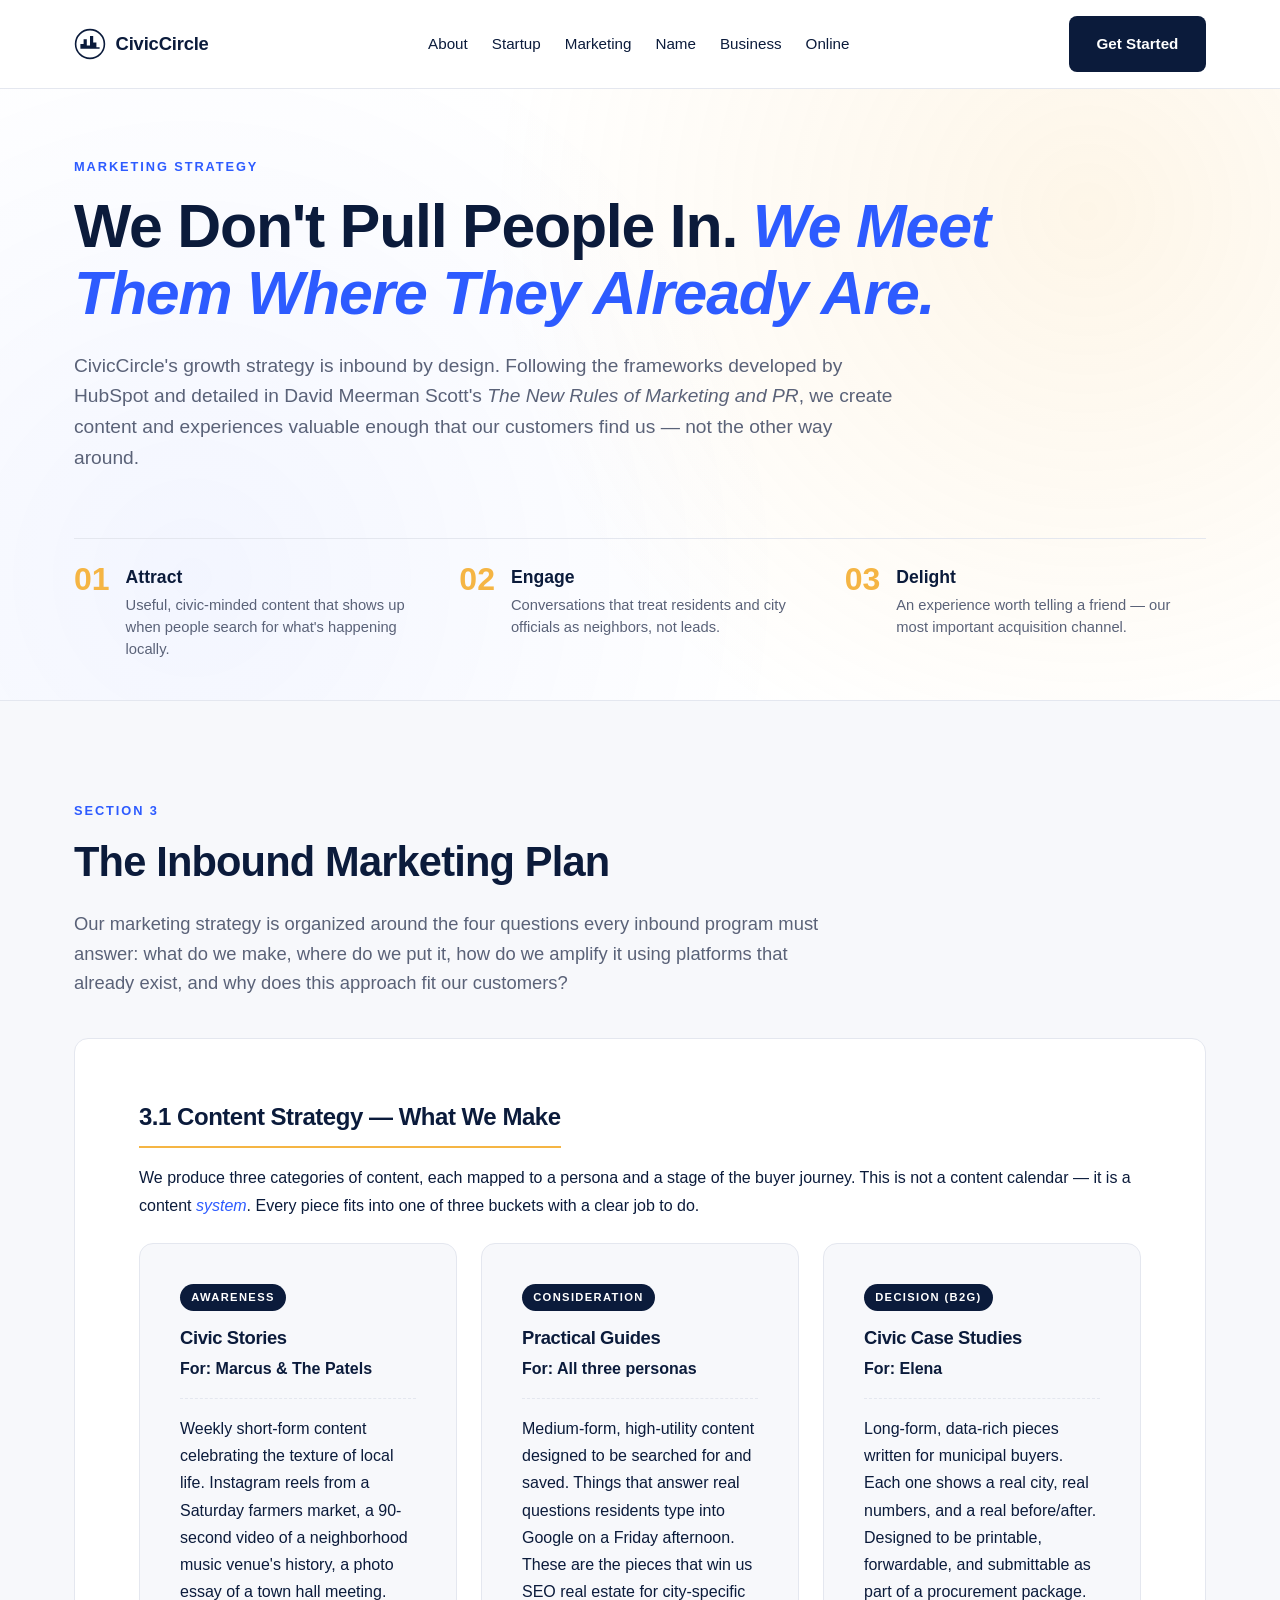
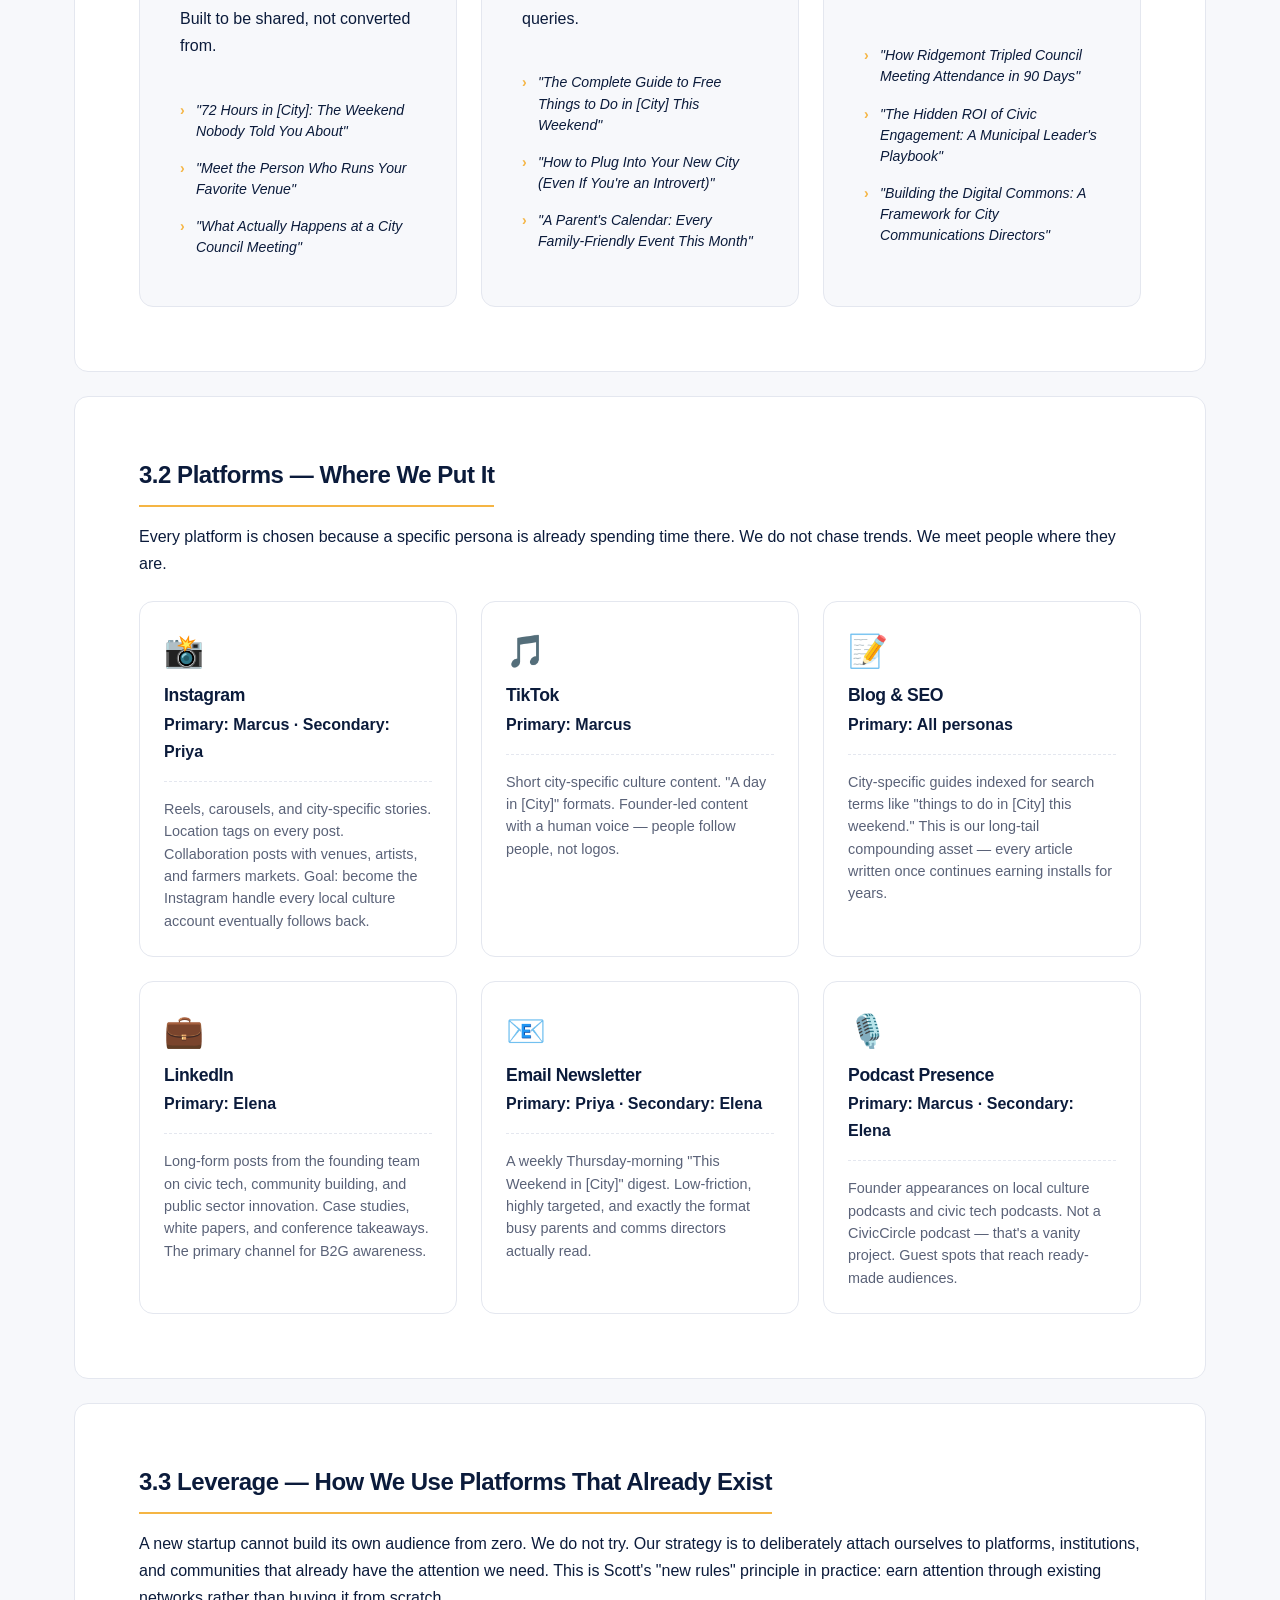
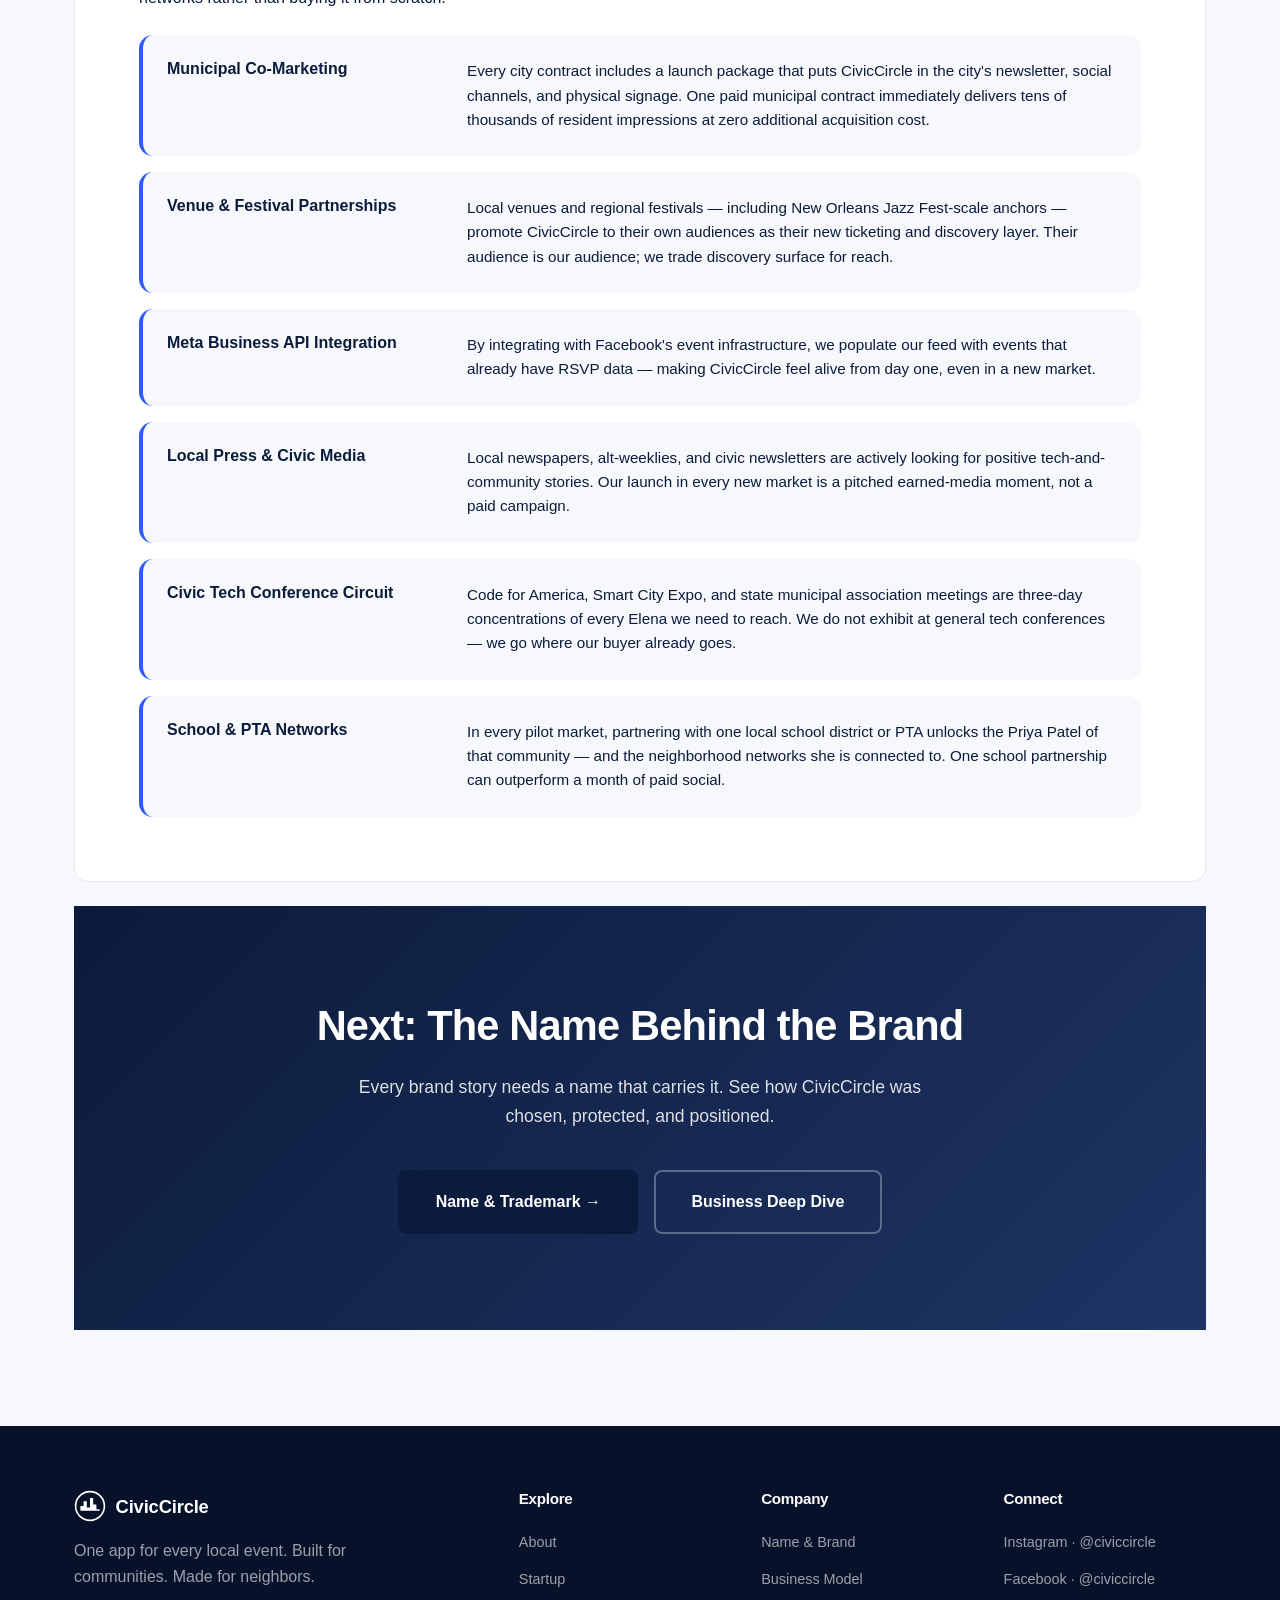
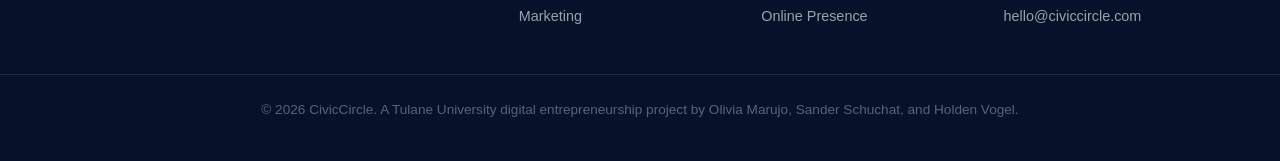
==== commit 19c423a2: "Refactor marketing content and update section headings Removed detailed buyer personas section and u" ====
--- a/marketing.html
+++ b/marketing.html
@@ -78,231 +78,9 @@
       </div>
     </section>
 
-    <!-- ============================================= -->
-    <!-- SECTION 1 — BUYER PERSONAS                    -->
-    <!-- Three detailed personas                       -->
-    <!-- ============================================= -->
-    <section class="section" id="personas" aria-labelledby="personas-heading">
-      <div class="container">
-        <span class="section-kicker">Section 1</span>
-        <h2 id="personas-heading">Who We're Actually Writing For</h2>
-        <p class="section-lead">
-          Inbound marketing fails when it is pitched to a demographic average rather than to a real person. The three personas below are composites built from interviews, civic data, and the lived experiences of our own team and community. Every piece of content we produce is written for exactly one of them.
-        </p>
-
-        <div class="persona-stack">
-
-          <!-- ===== PERSONA 1 — The Newcomer ===== -->
-          <article class="persona-full">
-            <div class="persona-side">
-              <div class="persona-portrait persona-portrait-1" aria-hidden="true">🎧</div>
-              <h3>Marcus Chen</h3>
-              <p class="persona-tag">The Newcomer</p>
-              <dl class="persona-facts">
-                <div><dt>Age</dt><dd>27</dd></div>
-                <div><dt>Lives</dt><dd>Downtown 1-bedroom</dd></div>
-                <div><dt>Job</dt><dd>Junior Software Engineer</dd></div>
-                <div><dt>Income</dt><dd>$85K</dd></div>
-                <div><dt>Status</dt><dd>Single, new to town</dd></div>
-              </dl>
-            </div>
-
-            <div class="persona-main">
-              <h4>Lifestyle</h4>
-              <p>
-                Marcus moved to New Orleans six months ago for his first post-college engineering job. He works remotely three days a week, lives alone in a walk-up off Magazine Street, and is halfway between "I'm so glad I moved here" and "I still don't know anybody." He runs on Saturday mornings, cooks for himself, and treats live music as a primary form of social connection — the only reliable way he knows to be around other people without the pressure of a scheduled hangout.
-              </p>
-
-              <h4>Pain Points</h4>
-              <ul class="pain-list">
-                <li><strong>The Friday night paralysis:</strong> spends 45 minutes jumping between Instagram, Facebook events, and local blogs trying to figure out what's happening tonight. Usually gives up and orders delivery.</li>
-                <li><strong>Post-move loneliness:</strong> the apps that helped him find an apartment don't help him find a life. Civic engagement would help him build roots; he has no idea where to start.</li>
-                <li><strong>Fear of missing out on "the real city":</strong> worries he's living a tourist version of the city. Wants local, not Eventbrite-touristy.</li>
-                <li><strong>No word-of-mouth network yet:</strong> doesn't have the Friday-night group chat that longer-term residents rely on for recommendations.</li>
-              </ul>
-
-              <h4>Behavior &amp; Interests</h4>
-              <p>
-                Heavy Instagram user; checks TikTok daily; rarely reads email newsletters but subscribes to two local ones. Listens to a dozen podcasts on long runs. Uses Spotify, Notion, and Apple Maps more than any other apps. Will install an app if a friend texts him a link; will not install an app from a social ad. Trusts human recommendations over algorithms but trusts algorithms more than he'd like to admit. Goes deep on niche interests — vinyl, indie brewing, small-venue music — and ignores mainstream content.
-              </p>
-
-              <h4>Why Marcus Buys In</h4>
-              <div class="why-buy">
-                <p>
-                  Marcus doesn't need a better events app — he needs a shortcut to belonging. CivicCircle wins Marcus not by advertising features but by showing up in his life with content that reflects what he already values: a podcast episode about the history of a local venue, an Instagram reel from the sound engineer at a bar he's walked past twenty times, a newsletter item about a Saturday neighborhood cleanup that introduces him to people his own age. He installs the app not because we asked him to, but because the content we're already giving him for free is so useful he wants more of it in one place.
-                </p>
-              </div>
-            </div>
-          </article>
-
-          <!-- ===== PERSONA 2 — The Civic Buyer ===== -->
-          <article class="persona-full">
-            <div class="persona-side">
-              <div class="persona-portrait persona-portrait-2" aria-hidden="true">🏛️</div>
-              <h3>Elena Torres</h3>
-              <p class="persona-tag">The Civic Buyer</p>
-              <dl class="persona-facts">
-                <div><dt>Age</dt><dd>47</dd></div>
-                <div><dt>Lives</dt><dd>Suburban Ridgemont</dd></div>
-                <div><dt>Job</dt><dd>Director of Communications, City of Ridgemont</dd></div>
-                <div><dt>Team</dt><dd>Manages 3 direct reports</dd></div>
-                <div><dt>Status</dt><dd>Married, two teens</dd></div>
-              </dl>
-            </div>
-
-            <div class="persona-main">
-              <h4>Lifestyle</h4>
-              <p>
-                Elena has been in municipal government for twenty-two years. She moved from press secretary work to communications director four years ago and carries real professional pride in the job — she genuinely cares about connecting her city to the people who live in it. Her day is half strategy and half triage: a mayor's tweet that needs cleanup, a public meeting that's being poorly attended, a local reporter asking about a budget item. She reads <em>Route Fifty</em> and <em>GovTech</em> over coffee, attends at least two civic tech conferences a year, and has been burned enough times by bad vendor pitches that she treats every cold email with mild skepticism.
-              </p>
-
-              <h4>Pain Points</h4>
-              <ul class="pain-list">
-                <li><strong>The civic engagement crisis:</strong> fewer than 8% of residents attend a public meeting in a given year. Her engagement KPIs are flat and she has no new levers to pull.</li>
-                <li><strong>Legacy tech stack:</strong> the city website is seven years old, was built by a vendor that was acquired twice, and the analytics dashboard is broken.</li>
-                <li><strong>Political exposure:</strong> every vendor decision is potentially a news story. She can't afford to buy something that fails publicly.</li>
-                <li><strong>Budget justification pressure:</strong> she has to walk into council and defend every line item. "Increases civic engagement" is not a defensible outcome — she needs <em>numbers</em>.</li>
-              </ul>
-
-              <h4>Behavior &amp; Interests</h4>
-              <p>
-                Reads industry trades and LinkedIn daily. Belongs to the National Association of Government Communicators. Deeply values case studies, peer testimonials, and data — anything she can bring back to the mayor as evidence. Will spend time on a well-produced white paper. Will not read a listicle. Prefers email to cold calls, in-person demos to video pitches, and a peer introduction above all else. Mayors talk to mayors; communications directors talk to communications directors. A warm referral from one city to another is the single highest-converting lead source in her world.
-              </p>
-
-              <h4>Why Elena Buys In</h4>
-              <div class="why-buy">
-                <p>
-                  Elena doesn't need software — she needs <em>political cover</em> and a measurable win. CivicCircle earns her attention by showing up in the places she already looks for legitimacy: a byline in <em>GovTech</em>, a panel at Code for America, a case study from a peer city with hard numbers. By the time she takes our first call, she has already read three pieces of our content, seen our logo next to two mayors she respects, and watched a ten-minute demo video on her own time. The sales conversation isn't a pitch — it's a shared planning session with someone she has already decided she trusts.
-                </p>
-              </div>
-            </div>
-          </article>
-
-          <!-- ===== PERSONA 3 — The Rooted Resident ===== -->
-          <article class="persona-full">
-            <div class="persona-side">
-              <div class="persona-portrait persona-portrait-3" aria-hidden="true">👨‍👩‍👧</div>
-              <h3>The Patel Family</h3>
-              <p class="persona-tag">The Rooted Residents</p>
-              <dl class="persona-facts">
-                <div><dt>Ages</dt><dd>38 &amp; 40 · kids 6, 9</dd></div>
-                <div><dt>Lives</dt><dd>Family home, 12-year residents</dd></div>
-                <div><dt>Jobs</dt><dd>Nurse &amp; Small business owner</dd></div>
-                <div><dt>Income</dt><dd>$135K household</dd></div>
-                <div><dt>Status</dt><dd>Married, two kids</dd></div>
-              </dl>
-            </div>
-
-            <div class="persona-main">
-              <h4>Lifestyle</h4>
-              <p>
-                Priya and Dev Patel have been in the same neighborhood for twelve years. Priya works three twelve-hour shifts at the hospital; Dev runs a small landscaping company and coaches their younger daughter's soccer team. Weekends are the calendar — farmers markets, library story time, birthday parties, youth sports, occasional dates. They are deeply engaged in their community and care what happens in it, but their bandwidth for finding things to do is zero. The shared family calendar is the single most important app on both of their phones.
-              </p>
-
-              <h4>Pain Points</h4>
-              <ul class="pain-list">
-                <li><strong>The "I wish we'd known" regret:</strong> at least once a month, they hear about a free community event the Monday after it happened. "I would have taken the kids to that."</li>
-                <li><strong>Fragmented school/civic/cultural information:</strong> the school uses one platform, the city uses another, the rec league uses a third, the library uses email. Nobody talks to each other.</li>
-                <li><strong>Trust skepticism:</strong> burned by apps that turned out to be ad-ridden, data-selling, or venture-backed vehicles for extraction. They don't want another one.</li>
-                <li><strong>Budget-consciousness:</strong> love free events. Resent paying for things their city should provide for free.</li>
-              </ul>
-
-              <h4>Behavior &amp; Interests</h4>
-              <p>
-                Both heavy WhatsApp users (family group + neighborhood group). Priya checks Facebook community groups out of habit; Dev barely uses social media but reads the Nextdoor digest. Both rely on word-of-mouth from the school parent network. Strongly prefer free community events to paid ones. Deeply local in their loyalties — they'll drive twenty minutes to support a farmer they know by name, and they'll ignore a national chain three blocks away. Make most family-of-four decisions through Priya, who is the calendar keeper.
-              </p>
-
-              <h4>Why the Patels Buy In</h4>
-              <div class="why-buy">
-                <p>
-                  The Patels don't need flash — they need <em>trust</em> and time savings. CivicCircle earns them by being free, ad-light, and locally operated, and by delivering content through channels they already rely on: the city's Friday email digest, the school parent Facebook group, the neighborhood WhatsApp. When Priya sees CivicCircle endorsed by the mayor, recommended by the elementary school PTA, and featured in her library's newsletter, the app goes from "another thing on my phone" to "the app my neighbors use." That is the only bar that matters in their household.
-                </p>
-              </div>
-            </div>
-          </article>
-
-        </div>
-      </div>
-    </section>
-
-    <!-- ============================================= -->
-    <!-- SECTION 2 — BRAND STORY                       -->
-    <!-- Origin, emotion, uniqueness                   -->
-    <!-- ============================================= -->
-    <section class="section section-alt" id="brand" aria-labelledby="brand-heading">
-      <div class="container">
-        <span class="section-kicker">Section 2</span>
-        <h2 id="brand-heading">Our Brand Story</h2>
-        <p class="section-lead">
-          In <em>The New Rules of Marketing and PR</em>, David Meerman Scott argues that brands no longer win on message — they win on story. Here is ours.
-        </p>
-
-        <!-- Brand story: origin pull-quote -->
-        <div class="brand-pullquote">
-          <p>
-            "The most important thing happening in your town right now is not on any app you own."
-          </p>
-          <span>— The founding observation behind CivicCircle</span>
-        </div>
-
-        <!-- Brand story narrative -->
-        <article class="brand-narrative">
-          <h3>2.1 The Origin</h3>
-          <p>
-            CivicCircle started from a frustration almost everyone has quietly experienced: hearing about a great event in your own town only after it happened. A neighborhood potluck the week after you moved in. A local band you would have driven twenty minutes to see, playing four blocks from your apartment. A council meeting that decided something you cared about and whose agenda nobody told you about.
-          </p>
-          <p>
-            These are not isolated missed events. They are symptoms of a structural failure. Local information — the kind that determines whether you feel connected to the place you live — has been shredded across a dozen platforms, each of which captures a slice of a community's life and none of which captures the whole. Big tech has given us infinite global feeds. It has given us almost nothing for the street we live on.
-          </p>
-          <p>
-            CivicCircle exists because someone needs to build the civic layer of the internet — the piece that puts what is happening in your town, in your week, in your pocket. A circle of information as wide as your community and no wider. A place where a mayor's town hall lives next to a local band's Tuesday show and a farmers market down the street, because those three things are all part of the same answer to the same question: <em>what is happening around me, right now?</em>
-          </p>
-
-          <h3>2.2 The Emotional Through-Line</h3>
-          <p>
-            Every brand needs an emotional center. Ours is one word: <strong>belonging</strong>.
-          </p>
-          <p>
-            Under every persona we serve is the same underlying need. Marcus, the newcomer, wants to feel like he lives somewhere, not just pays rent somewhere. Elena, the civic buyer, wants to feel that the work she puts into her city actually reaches the people who live in it. The Patel family wants their kids to grow up feeling rooted in a neighborhood where they recognize faces at the farmers market. None of these is a feature request. All of them are the same emotional request: <em>make me feel like I belong to this place</em>.
-          </p>
-          <p>
-            CivicCircle's brand voice follows from this. We are warm but professional. Civic but never bureaucratic. Specific — we say "your Tuesday" and "your block" and "your city" rather than "users" and "stakeholders." We take the mundane seriously, because the mundane is where civic life actually happens: a library lecture, a potluck, a local softball league, a Thursday council meeting. We treat these things like the cultural products they are.
-          </p>
-
-          <h3>2.3 What Makes Us Different</h3>
-          <p>
-            Three things set CivicCircle apart from every adjacent product, and our marketing reinforces all three at every opportunity.
-          </p>
-
-          <div class="diff-grid">
-            <div class="diff-card">
-              <div class="diff-num">01</div>
-              <h4>We are civic, not commercial</h4>
-              <p>
-                Eventbrite treats events as inventory. Facebook treats them as engagement bait. We treat them as community infrastructure — which means we show the farmers market next to the stadium concert and the town hall next to the jazz show. No other platform does that.
-              </p>
-            </div>
-            <div class="diff-card">
-              <div class="diff-num">02</div>
-              <h4>We partner with cities, not around them</h4>
-              <p>
-                Our B2G model aligns our incentives with the public interest. A city pays us because civic engagement goes up — which means we cannot afford to optimize for the dark-pattern engagement metrics that dominate the rest of the internet.
-              </p>
-            </div>
-            <div class="diff-card">
-              <div class="diff-num">03</div>
-              <h4>Free for residents, always</h4>
-              <p>
-                A paywall at the resident level would make CivicCircle just another app. Keeping it free is a brand commitment, not a marketing tactic. Every piece of content we make reinforces it.
-              </p>
-            </div>
-          </div>
-        </article>
-      </div>
-    </section>
-
-    <!-- ============================================= -->
-    <!-- SECTION 3 — MARKETING PLAN                    -->
+  
+    <!-- ============================================= -->
+    <!-- SECTION 1 — MARKETING PLAN                    -->
     <!-- Content strategy, platforms, leverage, fit   -->
     <!-- ============================================= -->
     <section class="section" id="plan" aria-labelledby="plan-heading">
@@ -313,7 +91,7 @@
           Our marketing strategy is organized around the four questions every inbound program must answer: what do we make, where do we put it, how do we amplify it using platforms that already exist, and why does this approach fit our customers?
         </p>
 
-        <!-- 3.1 CONTENT STRATEGY -->
+        <!-- 1.1 CONTENT STRATEGY -->
         <article class="plan-block">
           <h3>3.1 Content Strategy — What We Make</h3>
           <p>
@@ -359,7 +137,7 @@
           </div>
         </article>
 
-        <!-- 3.2 PLATFORMS -->
+        <!-- 1.2 PLATFORMS -->
         <article class="plan-block">
           <h3>3.2 Platforms — Where We Put It</h3>
           <p>
@@ -406,7 +184,7 @@
           </div>
         </article>
 
-        <!-- 3.3 LEVERAGE -->
+        <!-- 1.3 LEVERAGE -->
         <article class="plan-block">
           <h3>3.3 Leverage — How We Use Platforms That Already Exist</h3>
           <p>
@@ -441,43 +219,7 @@
           </div>
         </article>
 
-        <!-- 3.4 FIT -->
-        <article class="plan-block plan-block-closing">
-          <h3>3.4 Why This Strategy Works for Our Customers</h3>
-          <p>
-            An inbound strategy is not a default — it is a choice that fits specific customers. CivicCircle's customer segments make inbound marketing not just effective but <em>the only sensible choice</em> for three reasons.
-          </p>
-
-          <div class="fit-grid">
-            <article class="fit-card">
-              <h4>Our customers are skeptical of advertising.</h4>
-              <p>
-                Elena has watched a hundred vendor pitches. Priya has been burned by extractive apps. Marcus blocks ads by default. None of them will respond to a banner — all three will respond to content that respects their intelligence and their time. Inbound is how we earn an audience that doesn't trust advertising.
-              </p>
-            </article>
-            <article class="fit-card">
-              <h4>Our value is hard to explain in a 15-second ad.</h4>
-              <p>
-                "A civic engagement platform and local events app with a B2G subscription model" is not a hook. But a video showing a 90-year-old showing up to his first town hall because of a push notification — that is a story. Inbound lets us tell stories that long-form ads cannot.
-              </p>
-            </article>
-            <article class="fit-card">
-              <h4>Our customers trust institutions they already trust.</h4>
-              <p>
-                Priya trusts her PTA. Elena trusts the mayor of a neighboring city. Marcus trusts the podcast he listens to on his morning run. Inbound, done right, lets CivicCircle borrow the trust that these institutions have already built — rather than trying to build it alone.
-              </p>
-            </article>
-            <article class="fit-card">
-              <h4>Our model compounds, and inbound compounds with it.</h4>
-              <p>
-                Paid acquisition resets every month. Inbound accumulates. A blog post written today ranks for years. A satisfied city refers two more. A delighted resident installs the app for three friends. Our business model is a compounding network — our marketing strategy has to match.
-              </p>
-            </article>
-          </div>
-        </article>
-      </div>
-    </section>
-
+      
     <!-- ============================================= -->
     <!-- FINAL CTA                                     -->
     <!-- ============================================= -->
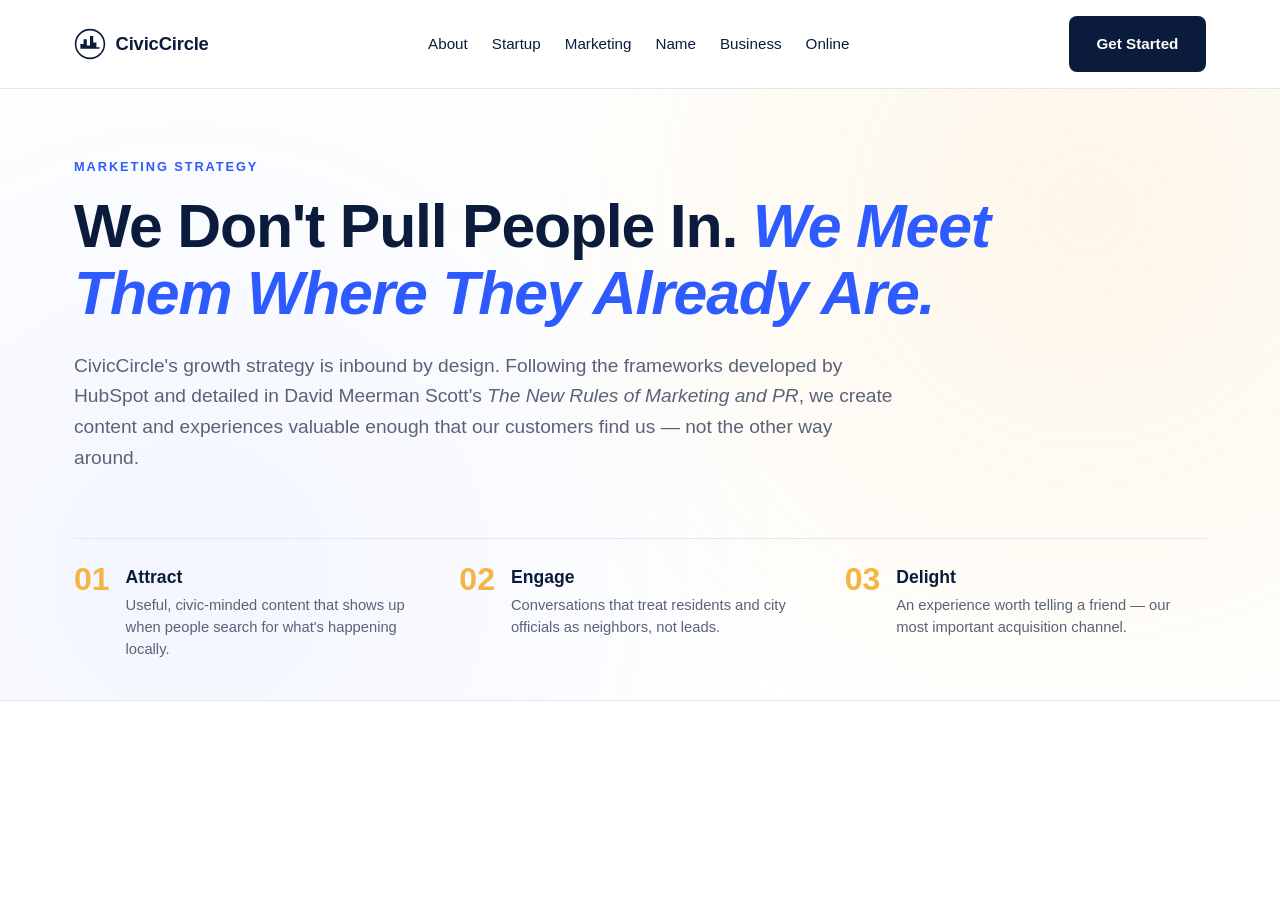
==== commit a7ce767b: "Delete marketing plan section from marketing.html Removed the entire marketing plan section includin" ====
--- a/marketing.html
+++ b/marketing.html
@@ -79,208 +79,4 @@
     </section>
 
   
-    <!-- ============================================= -->
-    <!-- SECTION 1 — MARKETING PLAN                    -->
-    <!-- Content strategy, platforms, leverage, fit   -->
-    <!-- ============================================= -->
-    <section class="section" id="plan" aria-labelledby="plan-heading">
-      <div class="container">
-        <span class="section-kicker">Section 3</span>
-        <h2 id="plan-heading">The Inbound Marketing Plan</h2>
-        <p class="section-lead">
-          Our marketing strategy is organized around the four questions every inbound program must answer: what do we make, where do we put it, how do we amplify it using platforms that already exist, and why does this approach fit our customers?
-        </p>
-
-        <!-- 1.1 CONTENT STRATEGY -->
-        <article class="plan-block">
-          <h3>3.1 Content Strategy — What We Make</h3>
-          <p>
-            We produce three categories of content, each mapped to a persona and a stage of the buyer journey. This is not a content calendar — it is a content <em>system</em>. Every piece fits into one of three buckets with a clear job to do.
-          </p>
-
-          <div class="content-grid">
-            <article class="content-card">
-              <span class="content-stage">Awareness</span>
-              <h4>Civic Stories</h4>
-              <p class="content-target">For: Marcus &amp; The Patels</p>
-              <p>Weekly short-form content celebrating the texture of local life. Instagram reels from a Saturday farmers market, a 90-second video of a neighborhood music venue's history, a photo essay of a town hall meeting. Built to be shared, not converted from.</p>
-              <ul class="content-examples">
-                <li>"72 Hours in [City]: The Weekend Nobody Told You About"</li>
-                <li>"Meet the Person Who Runs Your Favorite Venue"</li>
-                <li>"What Actually Happens at a City Council Meeting"</li>
-              </ul>
-            </article>
-
-            <article class="content-card">
-              <span class="content-stage">Consideration</span>
-              <h4>Practical Guides</h4>
-              <p class="content-target">For: All three personas</p>
-              <p>Medium-form, high-utility content designed to be searched for and saved. Things that answer real questions residents type into Google on a Friday afternoon. These are the pieces that win us SEO real estate for city-specific queries.</p>
-              <ul class="content-examples">
-                <li>"The Complete Guide to Free Things to Do in [City] This Weekend"</li>
-                <li>"How to Plug Into Your New City (Even If You're an Introvert)"</li>
-                <li>"A Parent's Calendar: Every Family-Friendly Event This Month"</li>
-              </ul>
-            </article>
-
-            <article class="content-card">
-              <span class="content-stage">Decision (B2G)</span>
-              <h4>Civic Case Studies</h4>
-              <p class="content-target">For: Elena</p>
-              <p>Long-form, data-rich pieces written for municipal buyers. Each one shows a real city, real numbers, and a real before/after. Designed to be printable, forwardable, and submittable as part of a procurement package.</p>
-              <ul class="content-examples">
-                <li>"How Ridgemont Tripled Council Meeting Attendance in 90 Days"</li>
-                <li>"The Hidden ROI of Civic Engagement: A Municipal Leader's Playbook"</li>
-                <li>"Building the Digital Commons: A Framework for City Communications Directors"</li>
-              </ul>
-            </article>
-          </div>
-        </article>
-
-        <!-- 1.2 PLATFORMS -->
-        <article class="plan-block">
-          <h3>3.2 Platforms — Where We Put It</h3>
-          <p>
-            Every platform is chosen because a specific persona is already spending time there. We do not chase trends. We meet people where they are.
-          </p>
-
-          <div class="platform-grid">
-            <div class="platform-card">
-              <div class="platform-icon">📸</div>
-              <h4>Instagram</h4>
-              <p class="platform-target">Primary: Marcus · Secondary: Priya</p>
-              <p>Reels, carousels, and city-specific stories. Location tags on every post. Collaboration posts with venues, artists, and farmers markets. Goal: become the Instagram handle every local culture account eventually follows back.</p>
-            </div>
-            <div class="platform-card">
-              <div class="platform-icon">🎵</div>
-              <h4>TikTok</h4>
-              <p class="platform-target">Primary: Marcus</p>
-              <p>Short city-specific culture content. "A day in [City]" formats. Founder-led content with a human voice — people follow people, not logos.</p>
-            </div>
-            <div class="platform-card">
-              <div class="platform-icon">📝</div>
-              <h4>Blog &amp; SEO</h4>
-              <p class="platform-target">Primary: All personas</p>
-              <p>City-specific guides indexed for search terms like "things to do in [City] this weekend." This is our long-tail compounding asset — every article written once continues earning installs for years.</p>
-            </div>
-            <div class="platform-card">
-              <div class="platform-icon">💼</div>
-              <h4>LinkedIn</h4>
-              <p class="platform-target">Primary: Elena</p>
-              <p>Long-form posts from the founding team on civic tech, community building, and public sector innovation. Case studies, white papers, and conference takeaways. The primary channel for B2G awareness.</p>
-            </div>
-            <div class="platform-card">
-              <div class="platform-icon">📧</div>
-              <h4>Email Newsletter</h4>
-              <p class="platform-target">Primary: Priya · Secondary: Elena</p>
-              <p>A weekly Thursday-morning "This Weekend in [City]" digest. Low-friction, highly targeted, and exactly the format busy parents and comms directors actually read.</p>
-            </div>
-            <div class="platform-card">
-              <div class="platform-icon">🎙️</div>
-              <h4>Podcast Presence</h4>
-              <p class="platform-target">Primary: Marcus · Secondary: Elena</p>
-              <p>Founder appearances on local culture podcasts and civic tech podcasts. Not a CivicCircle podcast — that's a vanity project. Guest spots that reach ready-made audiences.</p>
-            </div>
-          </div>
-        </article>
-
-        <!-- 1.3 LEVERAGE -->
-        <article class="plan-block">
-          <h3>3.3 Leverage — How We Use Platforms That Already Exist</h3>
-          <p>
-            A new startup cannot build its own audience from zero. We do not try. Our strategy is to deliberately attach ourselves to platforms, institutions, and communities that already have the attention we need. This is Scott's "new rules" principle in practice: earn attention through existing networks rather than buying it from scratch.
-          </p>
-
-          <div class="leverage-list">
-            <div class="leverage-item">
-              <div class="leverage-label">Municipal Co-Marketing</div>
-              <p>Every city contract includes a launch package that puts CivicCircle in the city's newsletter, social channels, and physical signage. One paid municipal contract immediately delivers tens of thousands of resident impressions at zero additional acquisition cost.</p>
-            </div>
-            <div class="leverage-item">
-              <div class="leverage-label">Venue &amp; Festival Partnerships</div>
-              <p>Local venues and regional festivals — including New Orleans Jazz Fest-scale anchors — promote CivicCircle to their own audiences as their new ticketing and discovery layer. Their audience is our audience; we trade discovery surface for reach.</p>
-            </div>
-            <div class="leverage-item">
-              <div class="leverage-label">Meta Business API Integration</div>
-              <p>By integrating with Facebook's event infrastructure, we populate our feed with events that already have RSVP data — making CivicCircle feel alive from day one, even in a new market.</p>
-            </div>
-            <div class="leverage-item">
-              <div class="leverage-label">Local Press &amp; Civic Media</div>
-              <p>Local newspapers, alt-weeklies, and civic newsletters are actively looking for positive tech-and-community stories. Our launch in every new market is a pitched earned-media moment, not a paid campaign.</p>
-            </div>
-            <div class="leverage-item">
-              <div class="leverage-label">Civic Tech Conference Circuit</div>
-              <p>Code for America, Smart City Expo, and state municipal association meetings are three-day concentrations of every Elena we need to reach. We do not exhibit at general tech conferences — we go where our buyer already goes.</p>
-            </div>
-            <div class="leverage-item">
-              <div class="leverage-label">School &amp; PTA Networks</div>
-              <p>In every pilot market, partnering with one local school district or PTA unlocks the Priya Patel of that community — and the neighborhood networks she is connected to. One school partnership can outperform a month of paid social.</p>
-            </div>
-          </div>
-        </article>
-
-      
-    <!-- ============================================= -->
-    <!-- FINAL CTA                                     -->
-    <!-- ============================================= -->
-    <section class="section cta-final">
-      <div class="container cta-wrap">
-        <h2>Next: The Name Behind the Brand</h2>
-        <p>Every brand story needs a name that carries it. See how CivicCircle was chosen, protected, and positioned.</p>
-        <div class="cta-buttons">
-          <a href="name.html" class="btn btn-primary btn-large">Name &amp; Trademark →</a>
-          <a href="business.html" class="btn btn-ghost btn-large">Business Deep Dive</a>
-        </div>
-      </div>
-    </section>
-
-  </main>
-
-  <!-- ============================================= -->
-  <!-- FOOTER (shared)                               -->
-  <!-- ============================================= -->
-  <footer class="site-footer">
-    <div class="container footer-grid">
-      <div class="footer-brand">
-        <div class="brand">
-          <svg class="logo-mark" viewBox="0 0 40 40" aria-hidden="true">
-            <circle cx="20" cy="20" r="18" fill="none" stroke="currentColor" stroke-width="2"/>
-            <path d="M8 26 L8 20 L12 20 L12 14 L16 14 L16 22 L20 22 L20 10 L24 10 L24 18 L28 18 L28 24 L32 24 L32 26 Z" fill="currentColor"/>
-          </svg>
-          <span class="brand-name">CivicCircle</span>
-        </div>
-        <p>One app for every local event. Built for communities. Made for neighbors.</p>
-      </div>
-      <div class="footer-col">
-        <h4>Explore</h4>
-        <ul>
-          <li><a href="about.html">About</a></li>
-          <li><a href="startup.html">Startup</a></li>
-          <li><a href="marketing.html">Marketing</a></li>
-        </ul>
-      </div>
-      <div class="footer-col">
-        <h4>Company</h4>
-        <ul>
-          <li><a href="name.html">Name &amp; Brand</a></li>
-          <li><a href="business.html">Business Model</a></li>
-          <li><a href="online.html">Online Presence</a></li>
-        </ul>
-      </div>
-      <div class="footer-col">
-        <h4>Connect</h4>
-        <ul>
-          <li><a href="#">Instagram · @civiccircle</a></li>
-          <li><a href="#">Facebook · @civiccircle</a></li>
-          <li><a href="mailto:hello@civiccircle.com">hello@civiccircle.com</a></li>
-        </ul>
-      </div>
-    </div>
-    <div class="footer-bottom">
-      <p>© 2026 CivicCircle. A Tulane University digital entrepreneurship project by Olivia Marujo, Sander Schuchat, and Holden Vogel.</p>
-    </div>
-  </footer>
-
-  <script src="script.js"></script>
-</body>
-</html>
+   
